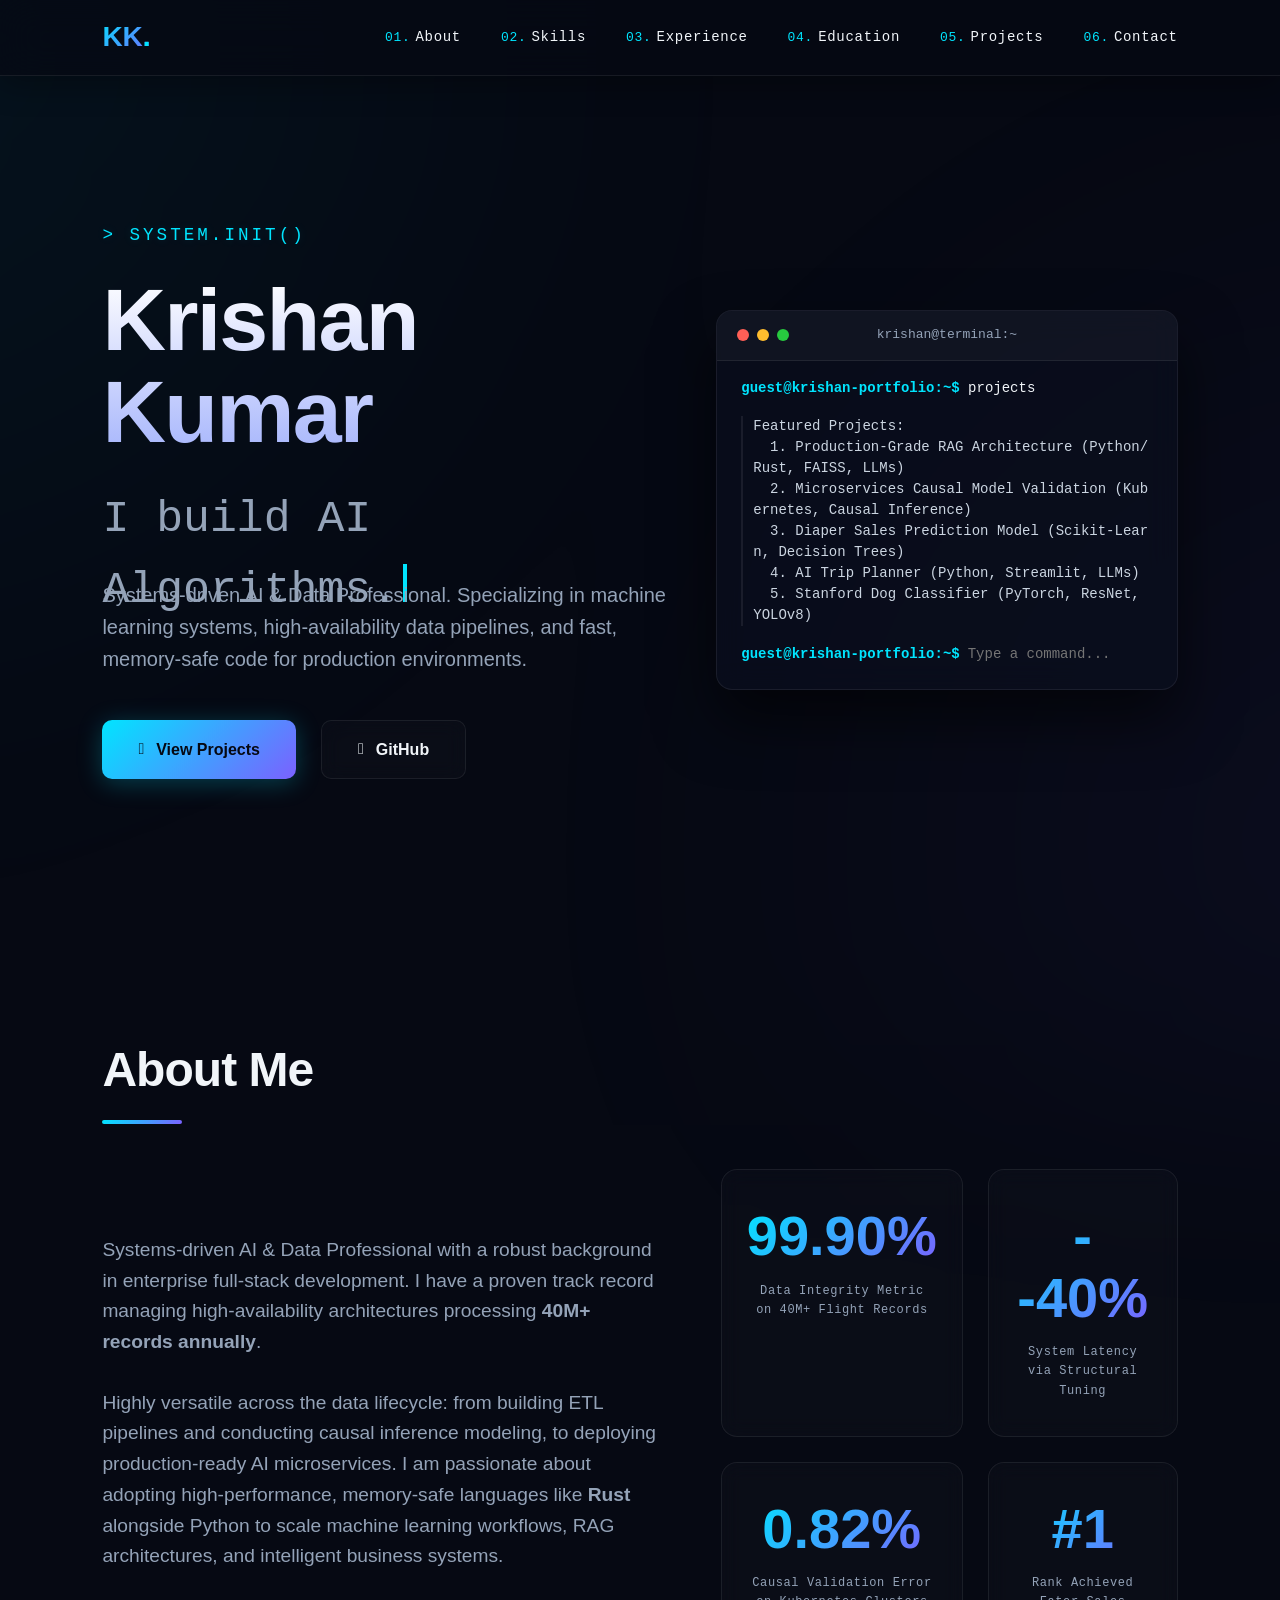
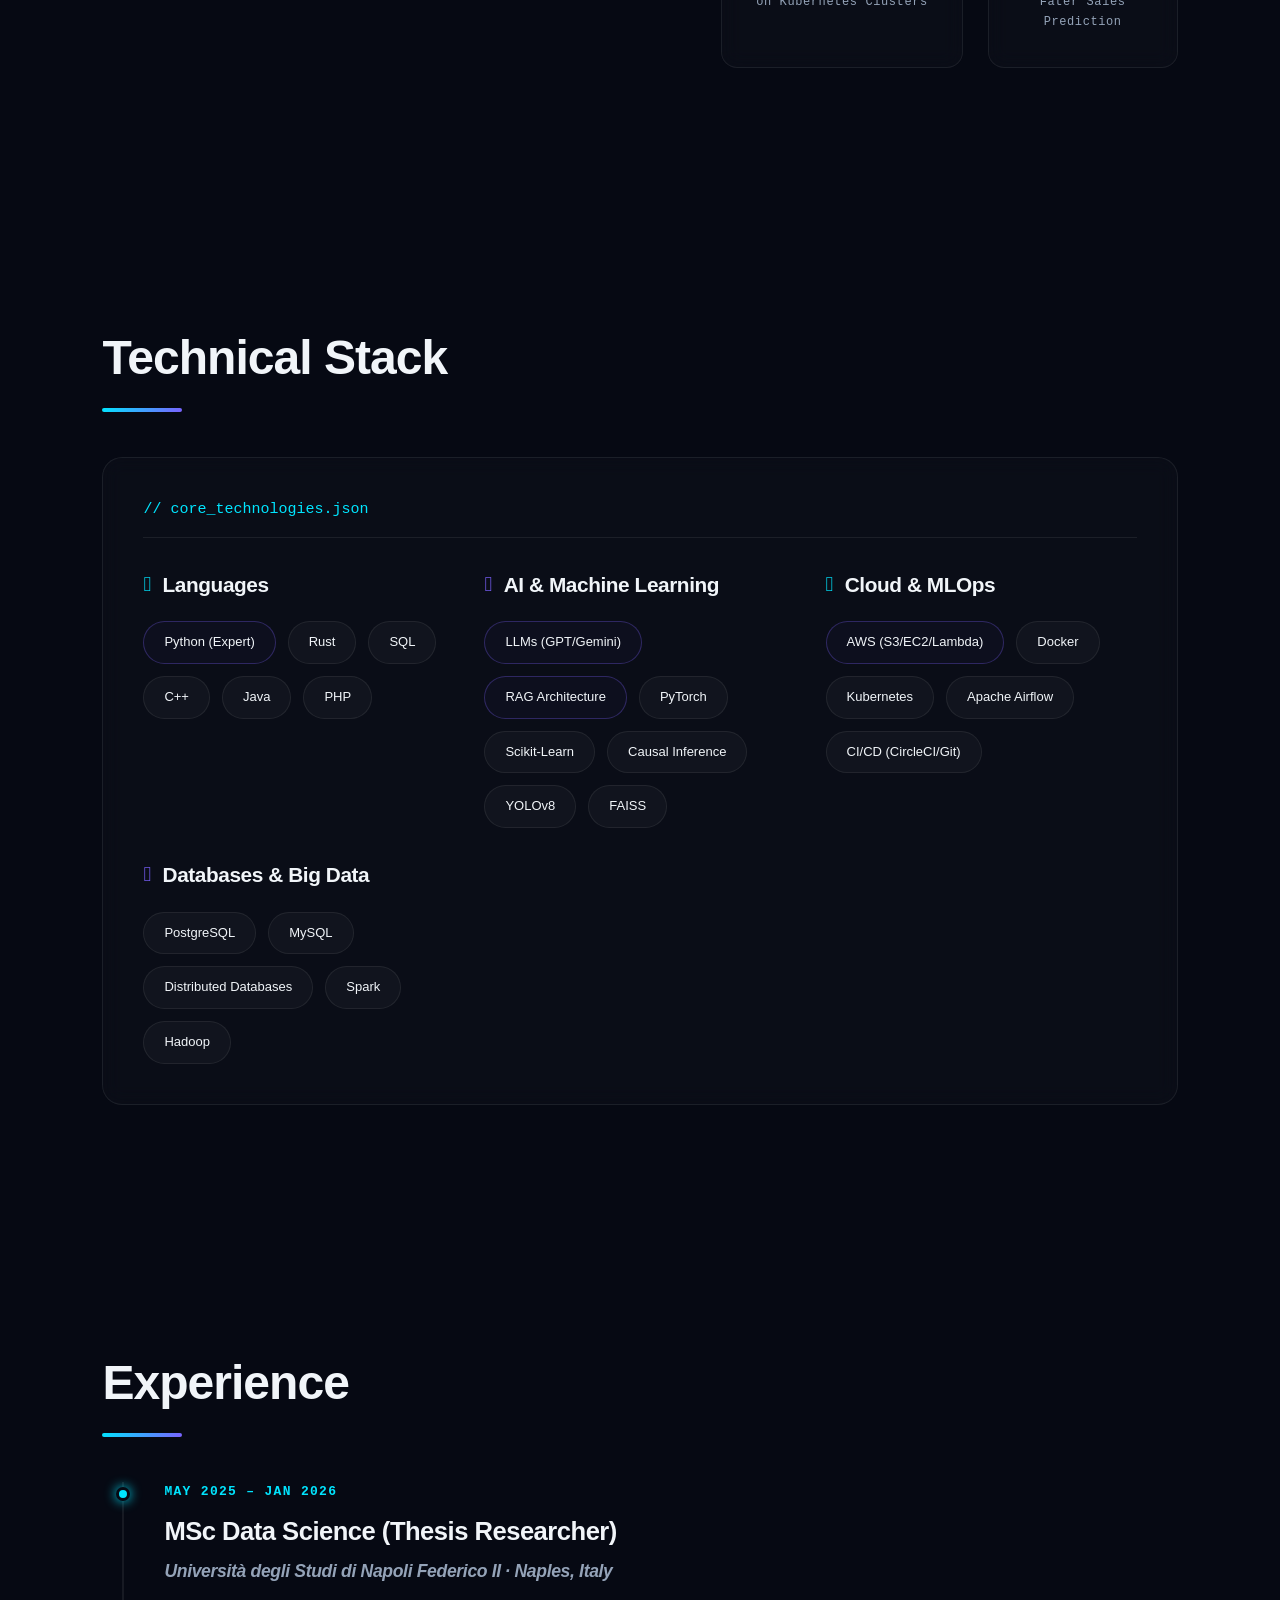
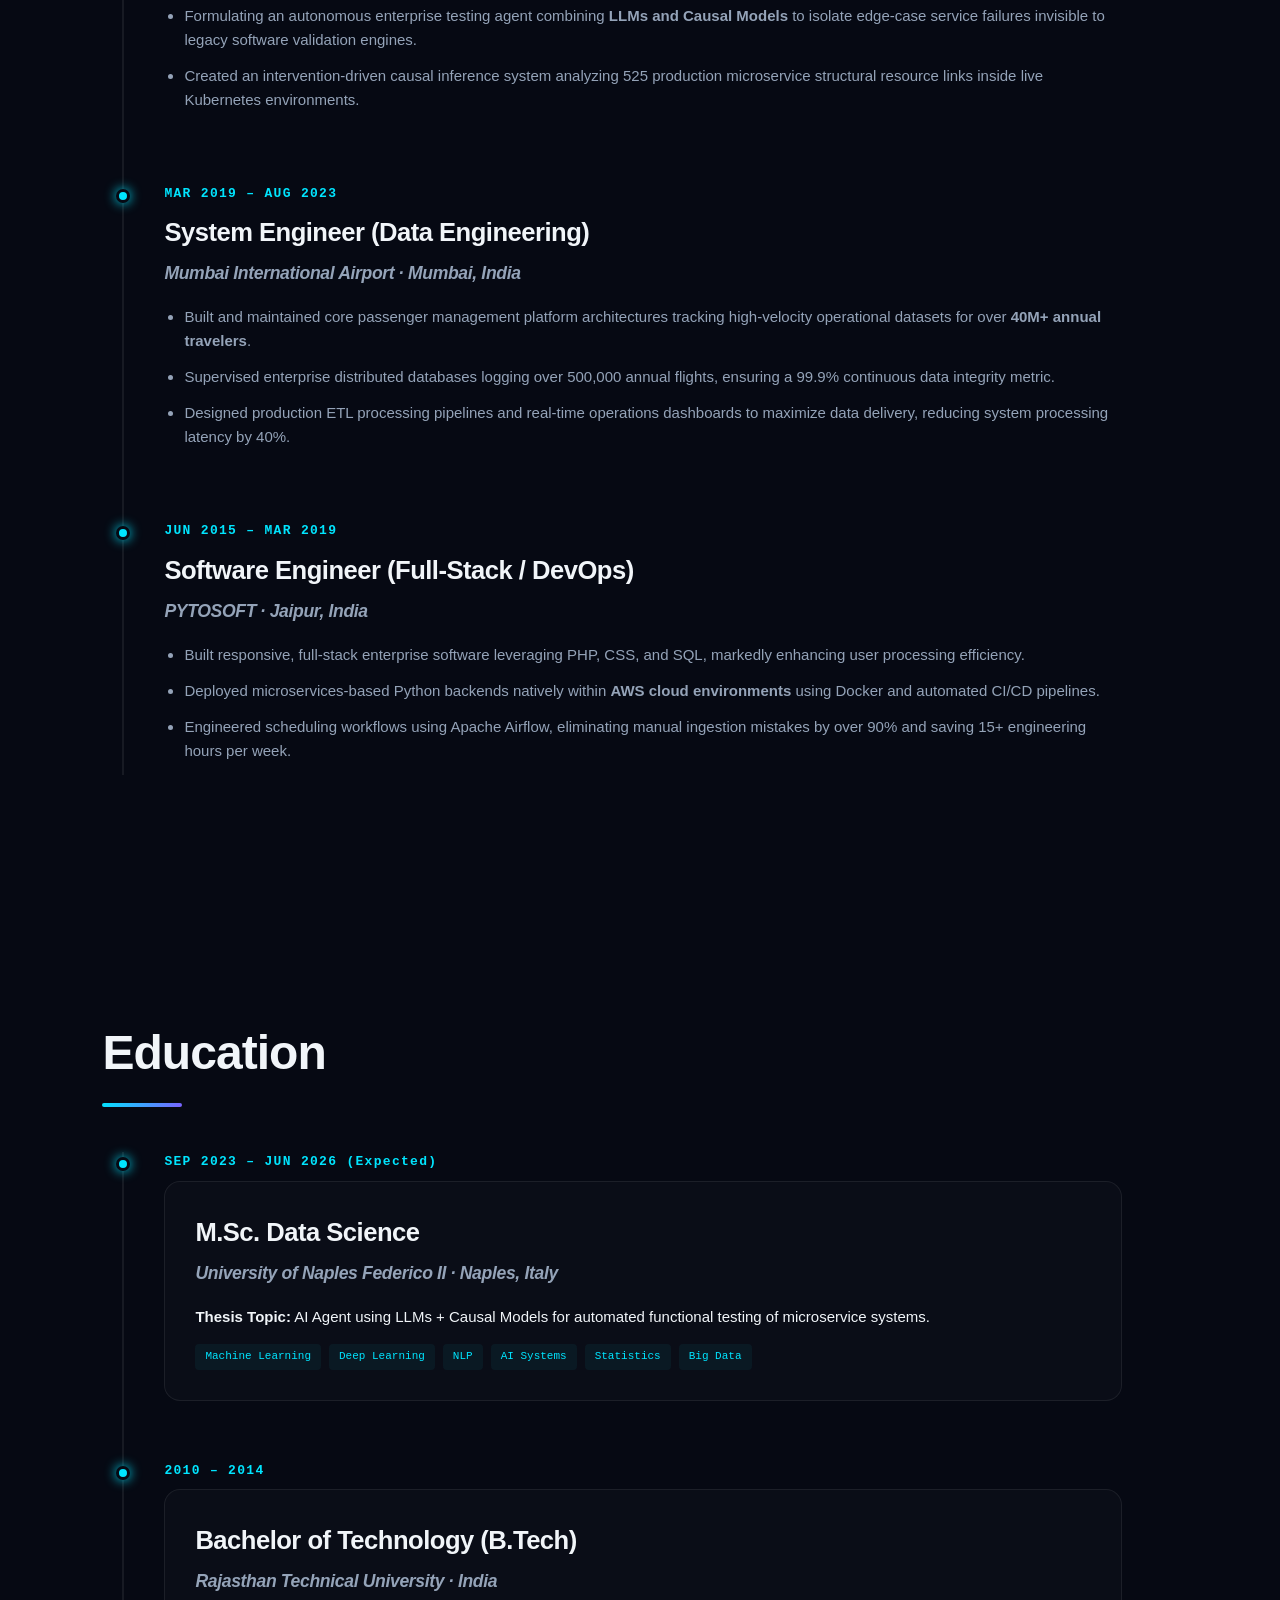
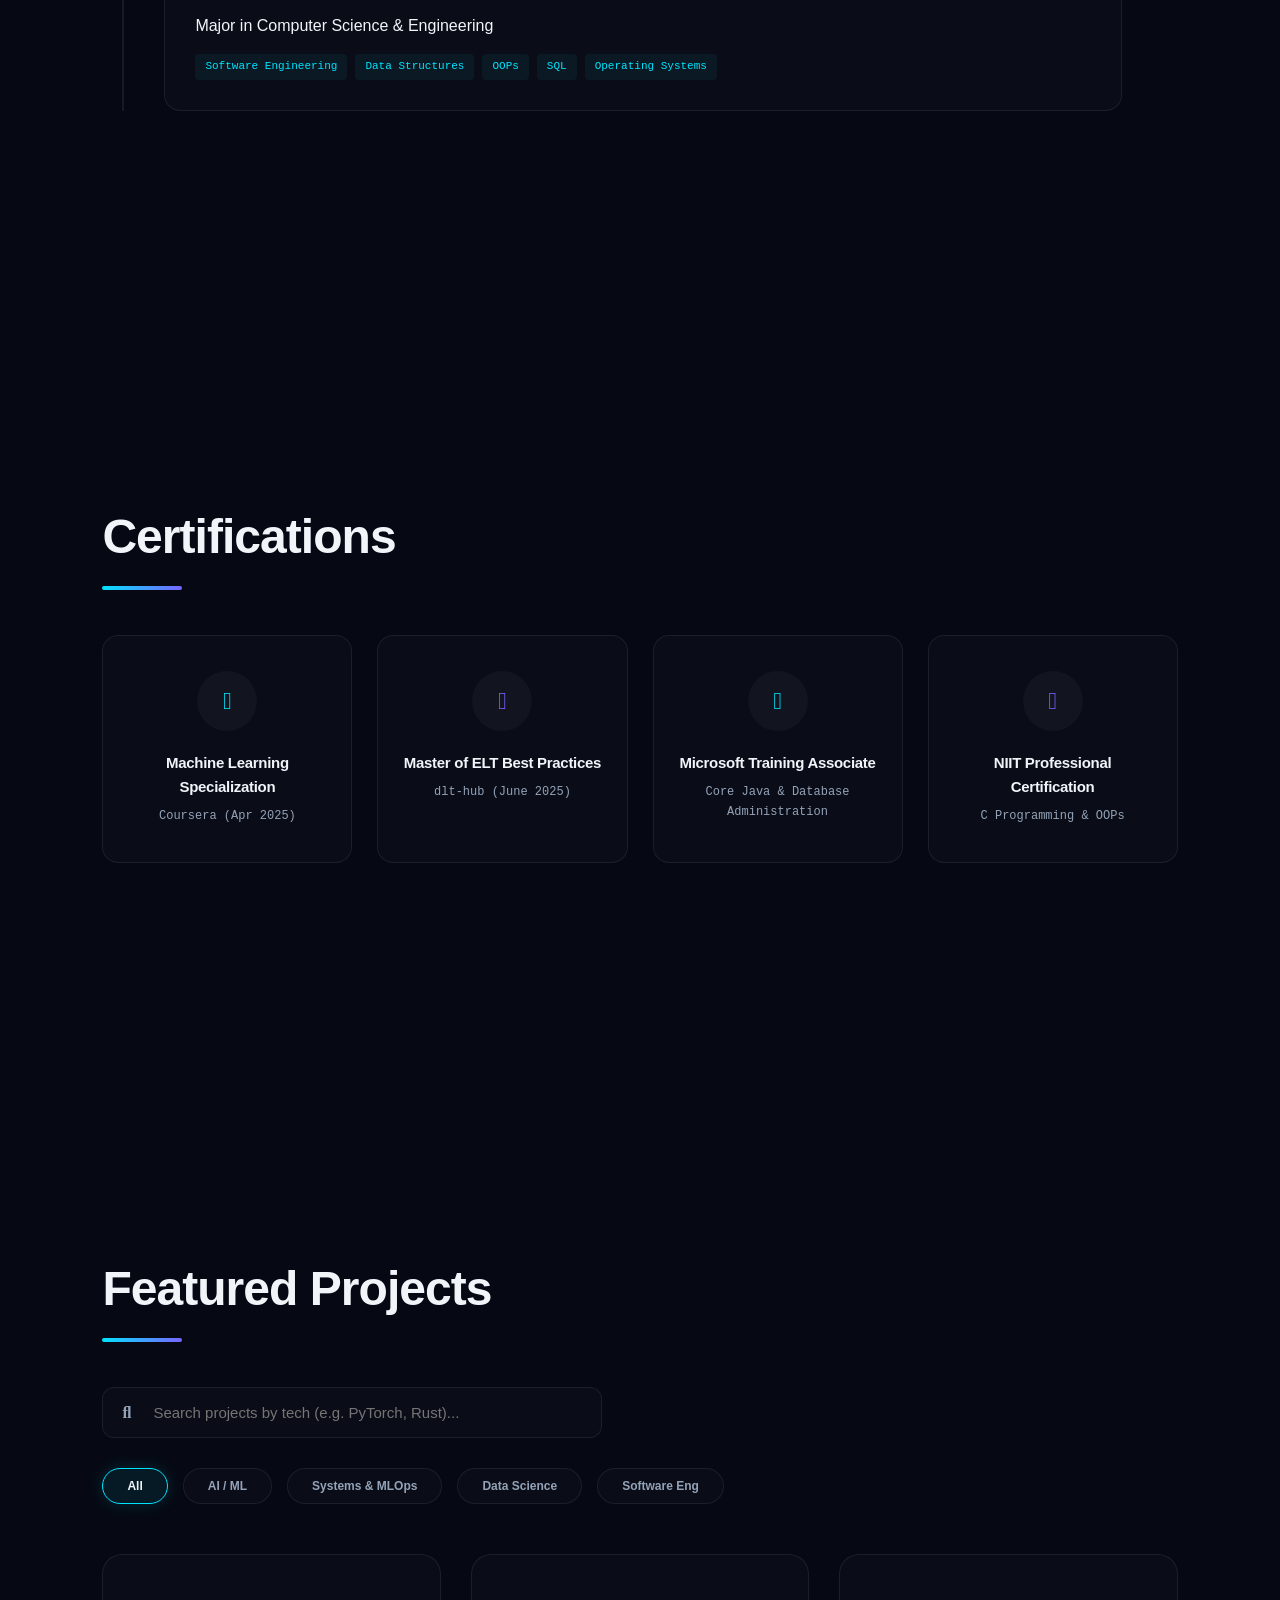
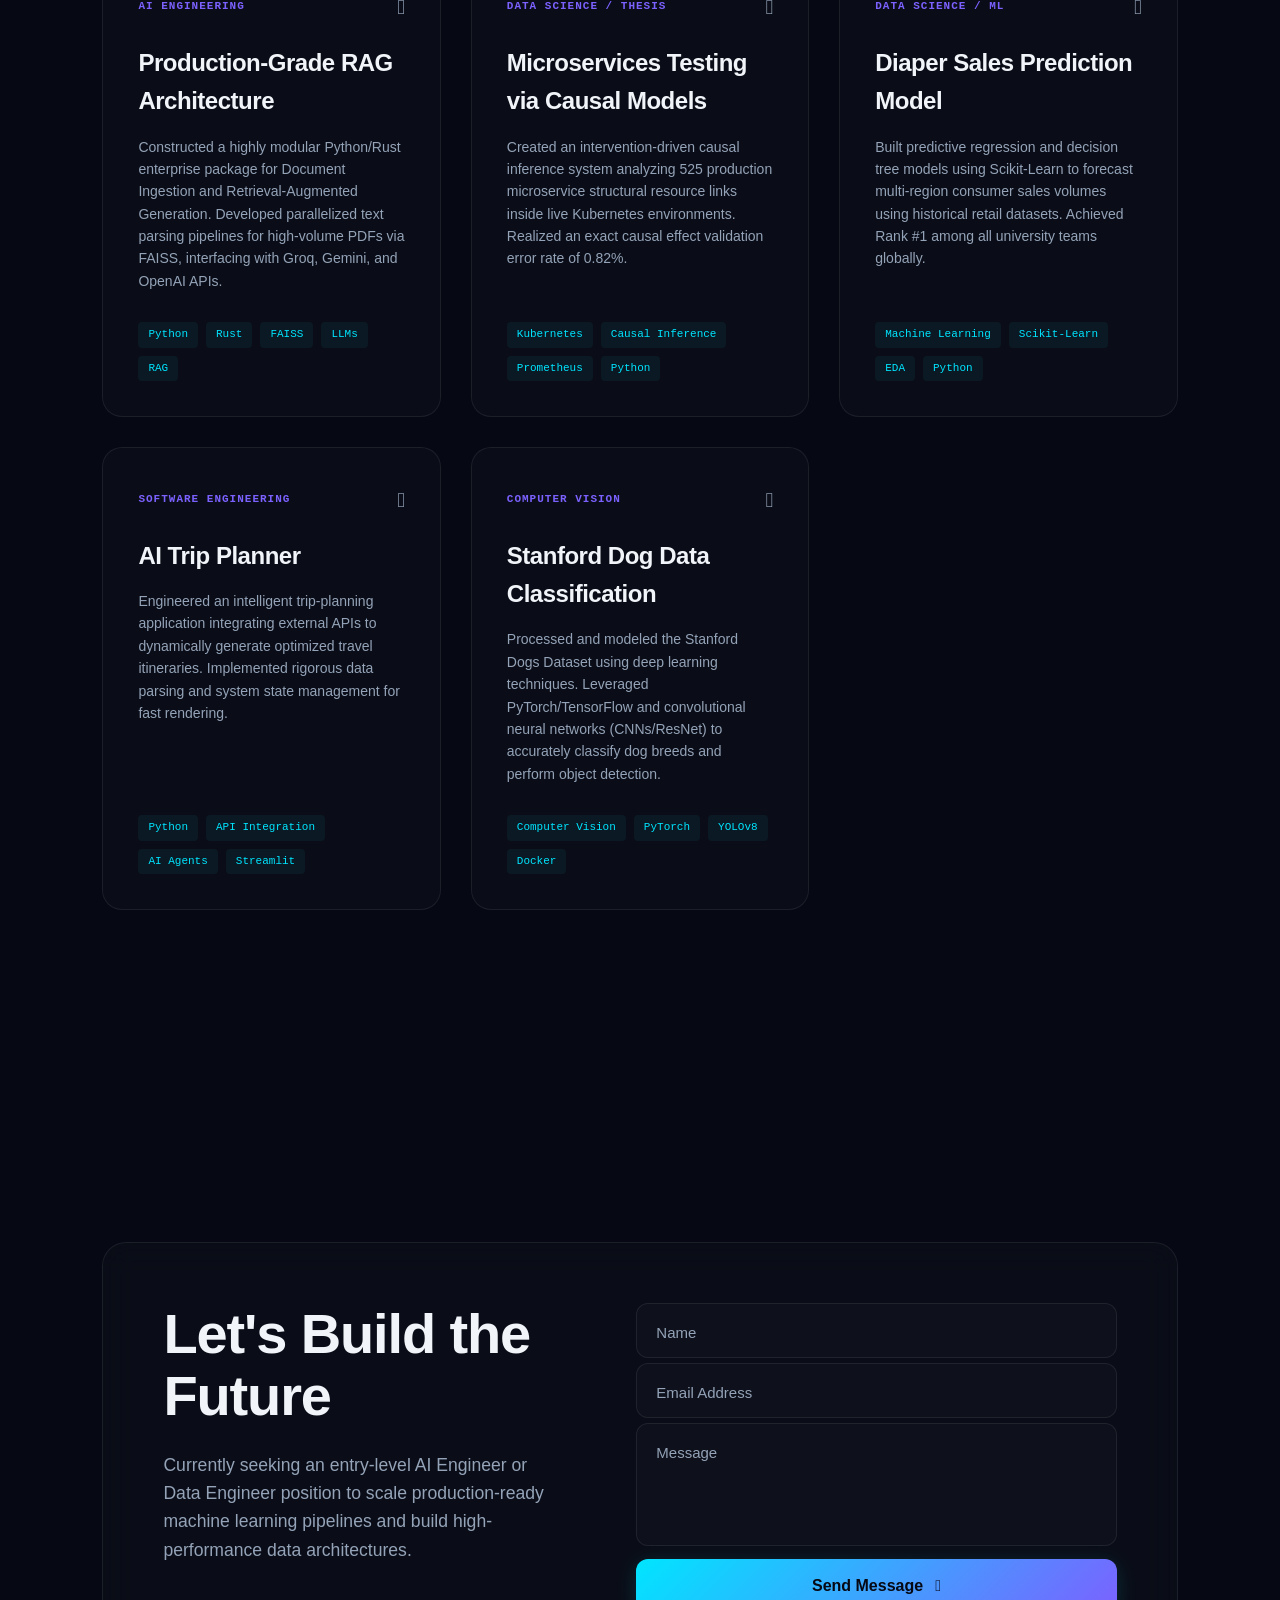
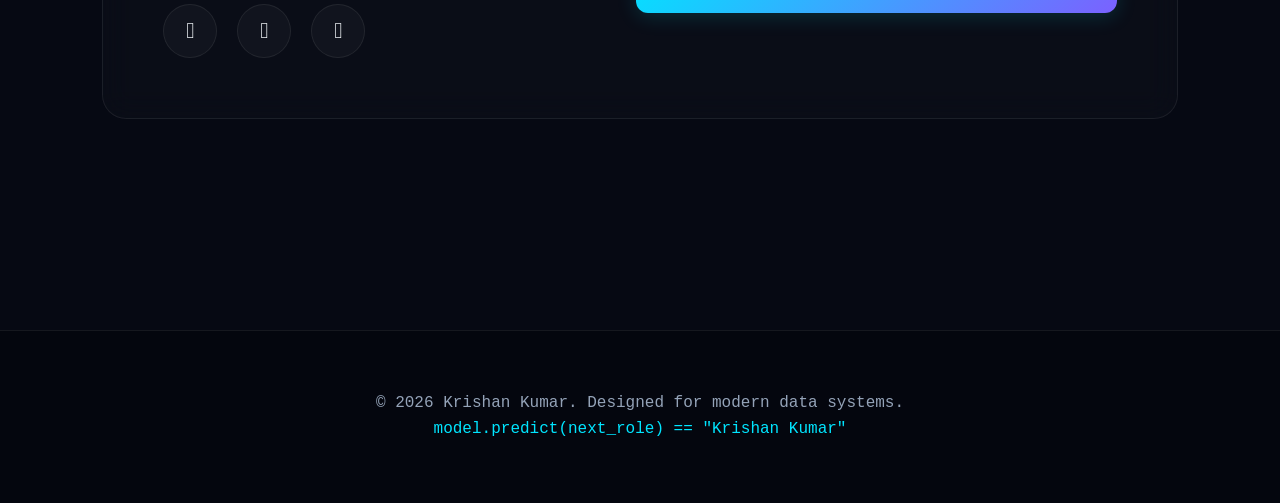
==== index.html @ 83c1d1f3 "Initial commit: Krishan Kumar Portfolio Webpage" ====
<!DOCTYPE html>
<!-- saved from url=(0022)http://localhost:3000/ -->
<html lang="en"><head><meta http-equiv="Content-Type" content="text/html; charset=UTF-8">
    <meta name="viewport" content="width=device-width, initial-scale=1.0">
    <title>Krishan Kumar | AI &amp; Data Engineer Portfolio</title>
    
    <!-- Fonts & Icons -->
    <link rel="preconnect" href="https://fonts.googleapis.com/">
    <link rel="preconnect" href="https://fonts.gstatic.com/" crossorigin="">
    <link href="./assets/css2" rel="stylesheet">
    <link rel="stylesheet" href="./assets/all.min.css">
    
    <!-- Custom Style Sheet -->
    <link rel="stylesheet" href="./assets/style.css">
</head>
<body>

    <!-- Ambient background animations -->
    <div class="bg-glow"></div>
    <div id="particle-canvas-container"><canvas width="1536" style="display: block; width: 100%; height: 100%;" height="730"></canvas></div>

    <!-- Navigation -->
    <header class="scrolled">
        <nav>
            <a href="#hero" class="logo">KK<span class="dot">.</span></a>
            <button class="mobile-nav-toggle" aria-label="Toggle Navigation">
                <span class="bar"></span>
                <span class="bar"></span>
                <span class="bar"></span>
            </button>
            <div class="nav-links mono">
                <a href="#about"><span class="nav-num">01.</span>About</a>
                <a href="#skills"><span class="nav-num">02.</span>Skills</a>
                <a href="#experience"><span class="nav-num">03.</span>Experience</a>
                <a href="#education"><span class="nav-num">04.</span>Education</a>
                <a href="#projects"><span class="nav-num">05.</span>Projects</a>
                <a href="#contact"><span class="nav-num">06.</span>Contact</a>
            </div>
        </nav>
    </header>

    <main>
        <!-- Hero Section -->
        <section id="hero" class="hero-section">
            <div class="hero-container">
                <div class="hero-content reveal active">
                    <p class="hero-subtitle mono">&gt; SYSTEM.INIT()</p>
                    <h1 class="hero-title">Krishan Kumar</h1>
                    <div class="hero-typing mono">
                        I build <span id="typewriter">AI Algorithms.</span><span class="cursor"></span>
                    </div>
                    <p class="hero-desc">
                        Systems-driven AI &amp; Data Professional. Specializing in machine learning systems, high-availability data pipelines, and fast, memory-safe code for production environments.
                    </p>
                    <div class="btn-group">
                        <a href="#projects" class="btn btn-primary"><i class="fas fa-code"></i> View Projects</a>
                        <a href="https://github.com/krishanbijarniya" target="_blank" class="btn btn-secondary"><i class="fab fa-github"></i> GitHub</a>
                    </div>
                </div>
                
                <!-- Terminal widget -->
                <div class="hero-visual reveal active">
                    <div class="terminal-widget">
                        <div class="terminal-header">
                            <div class="terminal-buttons">
                                <span class="term-btn term-close"></span>
                                <span class="term-btn term-minimize"></span>
                                <span class="term-btn term-expand"></span>
                            </div>
                            <div class="terminal-title mono">krishan@terminal:~</div>
                        </div>
                        <div class="terminal-body mono" id="terminal-screen">
                            <div class="terminal-line"><span class="term-sys">System initialized. Welcome to Krishan's Shell v1.0.0</span></div>
                            <div class="terminal-line"><span class="term-comment"># Type 'help' to see list of available commands.</span></div>
                            <div class="terminal-line"><span class="term-prompt">guest@krishan-portfolio:~$</span> <span class="typed-cmd">about</span></div>
                            <div class="terminal-line output-line">Krishan Kumar - AI &amp; Data Engineer. Specializes in scaling ML pipelines and high-volume data architectures. Ex-Mumbai Airport Systems Engineer managing databases for 40M+ travelers. Currently developing LLM + Causal AI agents at University of Naples.</div>
                            <div class="terminal-line"><span class="term-prompt">guest@krishan-portfolio:~$</span> <span class="term-cmd">project</span></div><div class="terminal-line output-line">Command not found: <span class="text-primary">project</span>. Type <span class="text-secondary">'help'</span> for list of commands.</div><div class="terminal-line"><span class="term-prompt">guest@krishan-portfolio:~$</span> <span class="term-cmd">help</span></div><div class="terminal-line output-line">Available commands:<br>&nbsp;&nbsp;about&nbsp;&nbsp;&nbsp;&nbsp;&nbsp;&nbsp; - Summarize professional background<br>&nbsp;&nbsp;skills&nbsp;&nbsp;&nbsp;&nbsp;&nbsp;&nbsp;- List main technical skills<br>&nbsp;&nbsp;experience&nbsp;&nbsp;- Detail professional timeline<br>&nbsp;&nbsp;education&nbsp;&nbsp; - Detail academic degrees<br>&nbsp;&nbsp;certs&nbsp;&nbsp;&nbsp;&nbsp;&nbsp;&nbsp; - List achievements &amp; certifications<br>&nbsp;&nbsp;projects&nbsp;&nbsp;&nbsp;&nbsp;- Show featured projects<br>&nbsp;&nbsp;clear&nbsp;&nbsp;&nbsp;&nbsp;&nbsp;&nbsp; - Clear the console output<br>&nbsp;&nbsp;help&nbsp;&nbsp;&nbsp;&nbsp;&nbsp;&nbsp;&nbsp;&nbsp;- View this menu</div><div class="terminal-line"><span class="term-prompt">guest@krishan-portfolio:~$</span> <span class="term-cmd">projects</span></div><div class="terminal-line output-line">Featured Projects:<br>&nbsp;&nbsp;1. Production-Grade RAG Architecture (Python/Rust, FAISS, LLMs)<br>&nbsp;&nbsp;2. Microservices Causal Model Validation (Kubernetes, Causal Inference)<br>&nbsp;&nbsp;3. Diaper Sales Prediction Model (Scikit-Learn, Decision Trees)<br>&nbsp;&nbsp;4. AI Trip Planner (Python, Streamlit, LLMs)<br>&nbsp;&nbsp;5. Stanford Dog Classifier (PyTorch, ResNet, YOLOv8)</div><div class="terminal-interactive-line">
                                <span class="term-prompt">guest@krishan-portfolio:~$</span>
                                <input type="text" id="terminal-input" autocomplete="off" autofocus="" spellcheck="false" placeholder="Type a command...">
                            </div>
                        </div>
                    </div>
                </div>
            </div>
        </section>

        <!-- About Me Section -->
        <section id="about">
            <h2 class="section-title">About Me</h2>
            <div class="about-grid">
                <div class="about-text reveal active">
                    <p>
                        Systems-driven AI &amp; Data Professional with a robust background in enterprise full-stack development. 
                        I have a proven track record managing high-availability architectures processing <strong>40M+ records annually</strong>.
                    </p>
                    <p>
                        Highly versatile across the data lifecycle: from building ETL pipelines and conducting causal inference modeling, 
                        to deploying production-ready AI microservices. I am passionate about adopting high-performance, memory-safe languages like <strong>Rust</strong> alongside Python to scale machine learning workflows, RAG architectures, and intelligent business systems.
                    </p>
                </div>
                
                <!-- Stats Grid -->
                <div class="stats-grid reveal active">
                    <div class="stat-card" data-target="99.9" data-suffix="%">
                        <div class="stat-num-container"><span class="stat-num">99.90</span><span class="stat-suffix">%</span></div>
                        <p class="mono stat-desc">Data Integrity Metric<br>on 40M+ Flight Records</p>
                    </div>
                    <div class="stat-card" data-target="-40" data-prefix="-" data-suffix="%">
                        <div class="stat-num-container"><span class="stat-num">--40</span><span class="stat-suffix">%</span></div>
                        <p class="mono stat-desc">System Latency<br>via Structural Tuning</p>
                    </div>
                    <div class="stat-card" data-target="0.82" data-suffix="%">
                        <div class="stat-num-container"><span class="stat-num">0.82</span><span class="stat-suffix">%</span></div>
                        <p class="mono stat-desc">Causal Validation Error<br>on Kubernetes Clusters</p>
                    </div>
                    <div class="stat-card" data-target="1" data-prefix="#">
                        <div class="stat-num-container"><span class="stat-num">#1</span></div>
                        <p class="mono stat-desc">Rank Achieved<br>Fater Sales Prediction</p>
                    </div>
                </div>
            </div>
        </section>

        <!-- Technical Stack Section -->
        <section id="skills">
            <h2 class="section-title">Technical Stack</h2>
            <div class="skills-wrapper reveal active">
                <p class="mono skills-file-header">// core_technologies.json</p>
                
                <div class="skills-categories-grid">
                    <div class="skills-category-card">
                        <h3 class="category-title"><i class="fas fa-code-branch text-primary"></i> Languages</h3>
                        <div class="skills-tag-list">
                            <span class="skill-tag highlight">Python (Expert)</span>
                            <span class="skill-tag">Rust</span>
                            <span class="skill-tag">SQL</span>
                            <span class="skill-tag">C++</span>
                            <span class="skill-tag">Java</span>
                            <span class="skill-tag">PHP</span>
                        </div>
                    </div>
                    <div class="skills-category-card">
                        <h3 class="category-title"><i class="fas fa-brain text-secondary"></i> AI &amp; Machine Learning</h3>
                        <div class="skills-tag-list">
                            <span class="skill-tag highlight">LLMs (GPT/Gemini)</span>
                            <span class="skill-tag highlight">RAG Architecture</span>
                            <span class="skill-tag">PyTorch</span>
                            <span class="skill-tag">Scikit-Learn</span>
                            <span class="skill-tag">Causal Inference</span>
                            <span class="skill-tag">YOLOv8</span>
                            <span class="skill-tag">FAISS</span>
                        </div>
                    </div>
                    <div class="skills-category-card">
                        <h3 class="category-title"><i class="fas fa-cloud text-primary"></i> Cloud &amp; MLOps</h3>
                        <div class="skills-tag-list">
                            <span class="skill-tag highlight">AWS (S3/EC2/Lambda)</span>
                            <span class="skill-tag">Docker</span>
                            <span class="skill-tag">Kubernetes</span>
                            <span class="skill-tag">Apache Airflow</span>
                            <span class="skill-tag">CI/CD (CircleCI/Git)</span>
                        </div>
                    </div>
                    <div class="skills-category-card">
                        <h3 class="category-title"><i class="fas fa-database text-secondary"></i> Databases &amp; Big Data</h3>
                        <div class="skills-tag-list">
                            <span class="skill-tag">PostgreSQL</span>
                            <span class="skill-tag">MySQL</span>
                            <span class="skill-tag">Distributed Databases</span>
                            <span class="skill-tag">Spark</span>
                            <span class="skill-tag">Hadoop</span>
                        </div>
                    </div>
                </div>
            </div>
        </section>

        <!-- Professional Experience Section -->
        <section id="experience">
            <h2 class="section-title">Experience</h2>
            <div class="timeline-container reveal active">
                <div class="timeline">
                    <!-- Exp Item 1 -->
                    <div class="timeline-item">
                        <div class="timeline-dot"></div>
                        <div class="timeline-date mono">MAY 2025 – JAN 2026 </div>
                        <div class="timeline-content">
                            <h3 class="time-title">MSc Data Science (Thesis Researcher)</h3>
                            <h4 class="time-company">Università degli Studi di Napoli Federico II · Naples, Italy</h4>
                            <ul class="time-details">
                                <li>Formulating an autonomous enterprise testing agent combining <strong>LLMs and Causal Models</strong> to isolate edge-case service failures invisible to legacy software validation engines.</li>
                                <li>Created an intervention-driven causal inference system analyzing 525 production microservice structural resource links inside live Kubernetes environments.</li>
                            </ul>
                        </div>
                    </div>

                    <!-- Exp Item 2 -->
                    <div class="timeline-item">
                        <div class="timeline-dot"></div>
                        <div class="timeline-date mono">MAR 2019 – AUG 2023</div>
                        <div class="timeline-content">
                            <h3 class="time-title">System Engineer (Data Engineering)</h3>
                            <h4 class="time-company">Mumbai International Airport · Mumbai, India</h4>
                            <ul class="time-details">
                                <li>Built and maintained core passenger management platform architectures tracking high-velocity operational datasets for over <strong>40M+ annual travelers</strong>.</li>
                                <li>Supervised enterprise distributed databases logging over 500,000 annual flights, ensuring a 99.9% continuous data integrity metric.</li>
                                <li>Designed production ETL processing pipelines and real-time operations dashboards to maximize data delivery, reducing system processing latency by 40%.</li>
                            </ul>
                        </div>
                    </div>

                    <!-- Exp Item 3 -->
                    <div class="timeline-item">
                        <div class="timeline-dot"></div>
                        <div class="timeline-date mono">JUN 2015 – MAR 2019</div>
                        <div class="timeline-content">
                            <h3 class="time-title">Software Engineer (Full-Stack / DevOps)</h3>
                            <h4 class="time-company">PYTOSOFT · Jaipur, India</h4>
                            <ul class="time-details">
                                <li>Built responsive, full-stack enterprise software leveraging PHP, CSS, and SQL, markedly enhancing user processing efficiency.</li>
                                <li>Deployed microservices-based Python backends natively within <strong>AWS cloud environments</strong> using Docker and automated CI/CD pipelines.</li>
                                <li>Engineered scheduling workflows using Apache Airflow, eliminating manual ingestion mistakes by over 90% and saving 15+ engineering hours per week.</li>
                            </ul>
                        </div>
                    </div>
                </div>
            </div>
        </section>

        <!-- Education Section (NEW) -->
        <section id="education">
            <h2 class="section-title">Education</h2>
            <div class="education-timeline reveal active">
                <div class="timeline">
                    <!-- Edu Item 1 -->
                    <div class="timeline-item">
                        <div class="timeline-dot"></div>
                        <div class="timeline-date mono">SEP 2023 – JUN 2026 (Expected)</div>
                        <div class="timeline-content card-design">
                            <h3 class="time-title">M.Sc. Data Science</h3>
                            <h4 class="time-company text-primary">University of Naples Federico II · Naples, Italy</h4>
                            <p class="edu-thesis">
                                <strong>Thesis Topic:</strong> AI Agent using LLMs + Causal Models for automated functional testing of microservice systems.
                            </p>
                            <p class="edu-courses mono">
                                <span>Machine Learning</span> <span>Deep Learning</span> <span>NLP</span> <span>AI Systems</span> <span>Statistics</span> <span>Big Data</span>
                            </p>
                        </div>
                    </div>

                    <!-- Edu Item 2 -->
                    <div class="timeline-item">
                        <div class="timeline-dot"></div>
                        <div class="timeline-date mono">2010 – 2014</div>
                        <div class="timeline-content card-design">
                            <h3 class="time-title">Bachelor of Technology (B.Tech)</h3>
                            <h4 class="time-company text-secondary">Rajasthan Technical University · India</h4>
                            <p class="edu-field">Major in Computer Science &amp; Engineering</p>
                            <p class="edu-courses mono">
                                <span>Software Engineering</span> <span>Data Structures</span> <span>OOPs</span> <span>SQL</span> <span>Operating Systems</span>
                            </p>
                        </div>
                    </div>
                </div>
            </div>
        </section>

        <!-- Certifications Section (NEW) -->
        <section id="certifications">
            <h2 class="section-title">Certifications</h2>
            <div class="certs-grid reveal active">
                <div class="cert-card">
                    <div class="cert-icon-container"><i class="fas fa-graduation-cap text-primary"></i></div>
                    <h3 class="cert-name">Machine Learning Specialization</h3>
                    <p class="cert-issuer mono">Coursera (Apr 2025)</p>
                </div>
                <div class="cert-card">
                    <div class="cert-icon-container"><i class="fas fa-server text-secondary"></i></div>
                    <h3 class="cert-name">Master of ELT Best Practices</h3>
                    <p class="cert-issuer mono">dlt-hub (June 2025)</p>
                </div>
                <div class="cert-card">
                    <div class="cert-icon-container"><i class="fab fa-microsoft text-primary"></i></div>
                    <h3 class="cert-name">Microsoft Training Associate</h3>
                    <p class="cert-issuer mono">Core Java &amp; Database Administration</p>
                </div>
                <div class="cert-card">
                    <div class="cert-icon-container"><i class="fas fa-certificate text-secondary"></i></div>
                    <h3 class="cert-name">NIIT Professional Certification</h3>
                    <p class="cert-issuer mono">C Programming &amp; OOPs</p>
                </div>
            </div>
        </section>

        <!-- Featured Projects Section -->
        <section id="projects">
            <h2 class="section-title">Featured Projects</h2>
            
            <!-- Filter Bar -->
            <div class="projects-control reveal active">
                <div class="search-box">
                    <i class="fas fa-search search-icon"></i>
                    <input type="text" id="project-search" placeholder="Search projects by tech (e.g. PyTorch, Rust)...">
                </div>
                <div class="filter-buttons mono">
                    <button class="filter-btn active" data-filter="all">All</button>
                    <button class="filter-btn" data-filter="ai">AI / ML</button>
                    <button class="filter-btn" data-filter="systems">Systems &amp; MLOps</button>
                    <button class="filter-btn" data-filter="data">Data Science</button>
                    <button class="filter-btn" data-filter="fullstack">Software Eng</button>
                </div>
            </div>

            <!-- Projects Grid -->
            <div class="project-grid reveal active">
                
                <!-- Project 1 -->
                <div class="project-card" data-category="ai systems" data-tech="python rust faiss llms rag" style="display: flex; opacity: 1; transform: scale(1);">
                    <div class="project-header">
                        <div class="project-type mono">AI Engineering</div>
                        <div class="project-external-links">
                            <a href="https://github.com/krishanbijarniya" target="_blank" title="GitHub Repo"><i class="fab fa-github"></i></a>
                        </div>
                    </div>
                    <h3 class="project-title">Production-Grade RAG Architecture</h3>
                    <p class="project-desc">Constructed a highly modular Python/Rust enterprise package for Document Ingestion and Retrieval-Augmented Generation. Developed parallelized text parsing pipelines for high-volume PDFs via FAISS, interfacing with Groq, Gemini, and OpenAI APIs.</p>
                    <div class="project-tech mono">
                        <span>Python</span><span>Rust</span><span>FAISS</span><span>LLMs</span><span>RAG</span>
                    </div>
                </div>

                <!-- Project 2 -->
                <div class="project-card" data-category="systems data" data-tech="kubernetes causal-inference prometheus python" style="display: flex; opacity: 1; transform: scale(1);">
                    <div class="project-header">
                        <div class="project-type mono">Data Science / Thesis</div>
                        <div class="project-external-links">
                            <a href="https://github.com/krishanbijarniya" target="_blank" title="GitHub Repo"><i class="fab fa-github"></i></a>
                        </div>
                    </div>
                    <h3 class="project-title">Microservices Testing via Causal Models</h3>
                    <p class="project-desc">Created an intervention-driven causal inference system analyzing 525 production microservice structural resource links inside live Kubernetes environments. Realized an exact causal effect validation error rate of 0.82%.</p>
                    <div class="project-tech mono">
                        <span>Kubernetes</span><span>Causal Inference</span><span>Prometheus</span><span>Python</span>
                    </div>
                </div>

                <!-- Project 3 -->
                <div class="project-card" data-category="data" data-tech="machine-learning scikit-learn eda python decision-trees r" style="display: flex; opacity: 1; transform: scale(1);">
                    <div class="project-header">
                        <div class="project-type mono">Data Science / ML</div>
                        <div class="project-external-links">
                            <a href="https://github.com/krishanbijarniya/Fater_Challenge" target="_blank" title="GitHub Repo"><i class="fab fa-github"></i></a>
                        </div>
                    </div>
                    <h3 class="project-title">Diaper Sales Prediction Model</h3>
                    <p class="project-desc">Built predictive regression and decision tree models using Scikit-Learn to forecast multi-region consumer sales volumes using historical retail datasets. Achieved Rank #1 among all university teams globally.</p>
                    <div class="project-tech mono">
                        <span>Machine Learning</span><span>Scikit-Learn</span><span>EDA</span><span>Python</span>
                    </div>
                </div>

                <!-- Project 4 -->
                <div class="project-card" data-category="ai fullstack" data-tech="python api-integration ai-agents streamlit" style="display: flex; opacity: 1; transform: scale(1);">
                    <div class="project-header">
                        <div class="project-type mono">Software Engineering</div>
                        <div class="project-external-links">
                            <a href="https://github.com/krishanbijarniya/AI_Trip_Planner" target="_blank" title="GitHub Repo"><i class="fab fa-github"></i></a>
                        </div>
                    </div>
                    <h3 class="project-title">AI Trip Planner</h3>
                    <p class="project-desc">Engineered an intelligent trip-planning application integrating external APIs to dynamically generate optimized travel itineraries. Implemented rigorous data parsing and system state management for fast rendering.</p>
                    <div class="project-tech mono">
                        <span>Python</span><span>API Integration</span><span>AI Agents</span><span>Streamlit</span>
                    </div>
                </div>

                <!-- Project 5 -->
                <div class="project-card" data-category="ai" data-tech="computer-vision pytorch cnn tensorflow yolo" style="display: flex; opacity: 1; transform: scale(1);">
                    <div class="project-header">
                        <div class="project-type mono">Computer Vision</div>
                        <div class="project-external-links">
                            <a href="https://github.com/krishanbijarniya/dog-breed-classifier-webapp" target="_blank" title="GitHub Repo"><i class="fab fa-github"></i></a>
                        </div>
                    </div>
                    <h3 class="project-title">Stanford Dog Data Classification</h3>
                    <p class="project-desc">Processed and modeled the Stanford Dogs Dataset using deep learning techniques. Leveraged PyTorch/TensorFlow and convolutional neural networks (CNNs/ResNet) to accurately classify dog breeds and perform object detection.</p>
                    <div class="project-tech mono">
                        <span>Computer Vision</span><span>PyTorch</span><span>YOLOv8</span><span>Docker</span>
                    </div>
                </div>

                <!-- Project 6 -->
                <div class="project-card" data-category="fullstack" data-tech="java oop sql database" style="display: none; opacity: 0; transform: scale(0.95);">
                    <div class="project-header">
                        <div class="project-type mono">Software Engineering</div>
                        <div class="project-external-links">
                            <a href="https://github.com/krishanbijarniya" target="_blank" title="GitHub Repo"><i class="fab fa-github"></i></a>
                        </div>
                    </div>
                    <h3 class="project-title">FlyIndia Simulator</h3>
                    <p class="project-desc">Developed a robust Java-based application simulating core flight operations and booking logic. Focused on strict object-oriented design principles, database connectivity, and efficient data handling.</p>
                    <div class="project-tech mono">
                        <span>Java</span><span>OOP</span><span>SQL</span>
                    </div>
                </div>

            </div>
        </section>

        <!-- Contact Section -->
        <section id="contact">
            <div class="contact-container reveal active">
                <div class="contact-info">
                    <h2 class="contact-header-title">Let's Build the Future</h2>
                    <p class="contact-desc">
                        Currently seeking an entry-level AI Engineer or Data Engineer position to scale production-ready machine learning pipelines and build high-performance data architectures.
                    </p>
                    
                    <div class="social-links">
                        <a href="mailto:kk9289@gmail.com" title="Email"><i class="fas fa-envelope"></i></a>
                        <a href="https://linkedin.com/in/krishan-kumar-ml/" target="_blank" title="LinkedIn"><i class="fab fa-linkedin-in"></i></a>
                        <a href="https://github.com/krishanbijarniya" target="_blank" title="GitHub"><i class="fab fa-github"></i></a>
                    </div>
                </div>

                <!-- Interactive contact form -->
                <div class="contact-form-wrapper">
                    <form id="contact-form" onsubmit="return false;">
                        <div class="form-group">
                            <input type="text" id="form-name" required="" placeholder=" ">
                            <label for="form-name">Name</label>
                        </div>
                        <div class="form-group">
                            <input type="email" id="form-email" required="" placeholder=" ">
                            <label for="form-email">Email Address</label>
                        </div>
                        <div class="form-group">
                            <textarea id="form-message" rows="5" required="" placeholder=" "></textarea>
                            <label for="form-message">Message</label>
                        </div>
                        <button type="submit" class="btn btn-submit">
                            <span class="btn-text">Send Message</span>
                            <span class="btn-icon"><i class="fas fa-paper-plane"></i></span>
                        </button>
                    </form>
                    
                    <!-- Simulating terminal logs for sending progress -->
                    <div class="form-terminal mono" id="form-terminal" style="display: none;">
                        <div class="term-log-line"><span class="text-secondary">&gt; Connecting to SMTP server...</span></div>
                        <div class="term-log-line"><span class="text-secondary">&gt; Parsing request payload...</span></div>
                        <div class="term-log-line"><span class="text-primary">&gt; Message encrypted and sent. Response: 250 OK</span></div>
                        <div class="term-log-line"><span class="text-success">&gt; Thank you! I will get back to you shortly.</span></div>
                    </div>
                </div>
            </div>
        </section>
    </main>

    <!-- Footer -->
    <footer>
        <p class="mono text-muted">
            © 2026 Krishan Kumar. Designed for modern data systems.<br>
            <span class="text-primary">model.predict(next_role) == "Krishan Kumar"</span>
        </p>
    </footer>

    <!-- JS Scripts -->
    <script type="module" src="./assets/main.js.download"></script>


</body></html>
---- assets/style.css ----
/* Core Design Tokens & Root Variables */
:root {
    --bg-color: #060913;
    --surface-color: rgba(255, 255, 255, 0.02);
    --surface-card: rgba(255, 255, 255, 0.04);
    --surface-border: rgba(255, 255, 255, 0.07);
    --surface-border-active: rgba(0, 229, 255, 0.4);
    --text-main: #F1F5F9;
    --text-muted: #94A3B8;
    --primary: #00E5FF;
    --primary-glow: rgba(0, 229, 255, 0.15);
    --secondary: #7B61FF;
    --secondary-glow: rgba(123, 97, 255, 0.15);
    --gradient: linear-gradient(135deg, var(--primary), var(--secondary));
    --font-outfit: 'Outfit', sans-serif;
    --font-mono: 'Fira Code', monospace;
    --transition-smooth: all 0.4s cubic-bezier(0.16, 1, 0.3, 1);
}

/* Global Reset & Base Setup */
* {
    margin: 0;
    padding: 0;
    box-sizing: border-box;
    scroll-behavior: smooth;
}

body {
    font-family: var(--font-outfit);
    background-color: var(--bg-color);
    color: var(--text-main);
    line-height: 1.6;
    overflow-x: hidden;
}

h1, h2, h3, h4, h5 {
    font-weight: 800;
    letter-spacing: -0.02em;
}

a {
    color: inherit;
    text-decoration: none;
    transition: var(--transition-smooth);
}

.mono {
    font-family: var(--font-mono);
}

.text-primary { color: var(--primary); }
.text-secondary { color: var(--secondary); }
.text-muted { color: var(--text-muted); }
.text-success { color: #00E676; }

/* Custom Background Glow & Ambient Atmosphere */
.bg-glow {
    position: fixed;
    top: 50%;
    left: 50%;
    width: 150vw;
    height: 150vh;
    transform: translate(-50%, -50%);
    z-index: -2;
    background: 
        radial-gradient(circle at 10% 20%, rgba(0, 229, 255, 0.05) 0%, transparent 40%),
        radial-gradient(circle at 90% 80%, rgba(123, 97, 255, 0.05) 0%, transparent 40%);
    filter: blur(120px);
    pointer-events: none;
    animation: slow-pan 25s infinite alternate ease-in-out;
}

@keyframes slow-pan {
    0% { transform: translate(-50%, -50%) rotate(0deg) scale(1); }
    100% { transform: translate(-45%, -55%) rotate(10deg) scale(1.1); }
}

#particle-canvas-container {
    position: fixed;
    top: 0;
    left: 0;
    width: 100vw;
    height: 100vh;
    z-index: -1;
    pointer-events: none;
    opacity: 0.4;
}

/* Header & Navigation */
header {
    position: fixed;
    top: 0;
    width: 100%;
    padding: 20px 8%;
    background: rgba(6, 9, 19, 0.7);
    backdrop-filter: blur(20px);
    -webkit-backdrop-filter: blur(20px);
    border-bottom: 1px solid var(--surface-border);
    z-index: 1000;
    transition: var(--transition-smooth);
}

header.scrolled {
    padding: 15px 8%;
    box-shadow: 0 10px 30px rgba(0, 0, 0, 0.3);
}

nav {
    max-width: 1400px;
    margin: 0 auto;
    display: flex;
    justify-content: space-between;
    align-items: center;
}

.logo {
    font-size: 28px;
    font-weight: 900;
    background: var(--gradient);
    -webkit-background-clip: text;
    -webkit-text-fill-color: transparent;
    display: flex;
    align-items: center;
}

.logo .dot {
    color: var(--primary);
    -webkit-text-fill-color: var(--primary);
}

.nav-links {
    display: flex;
    gap: 40px;
    align-items: center;
}

.nav-links a {
    font-size: 14px;
    font-weight: 500;
    letter-spacing: 0.05em;
    position: relative;
    padding: 5px 0;
}

.nav-num {
    color: var(--primary);
    margin-right: 5px;
    font-size: 13px;
}

.nav-links a::after {
    content: '';
    position: absolute;
    bottom: 0;
    left: 0;
    width: 0%;
    height: 2px;
    background: var(--gradient);
    transition: var(--transition-smooth);
}

.nav-links a:hover {
    color: var(--primary);
}

.nav-links a:hover::after {
    width: 100%;
}

/* Mobile Toggle menu */
.mobile-nav-toggle {
    display: none;
    flex-direction: column;
    gap: 6px;
    background: transparent;
    border: none;
    cursor: pointer;
    z-index: 1001;
}

.mobile-nav-toggle .bar {
    width: 26px;
    height: 2px;
    background-color: var(--text-main);
    transition: var(--transition-smooth);
}

/* Sections Base Layout */
section {
    padding: 120px 8%;
    max-width: 1400px;
    margin: 0 auto;
    min-height: 100vh;
    display: flex;
    flex-direction: column;
    justify-content: center;
}

.section-title {
    font-size: 3rem;
    margin-bottom: 60px;
    position: relative;
    display: inline-block;
    width: fit-content;
}

.section-title::after {
    content: '';
    position: absolute;
    left: 0;
    bottom: -15px;
    height: 4px;
    width: 80px;
    background: var(--gradient);
    border-radius: 4px;
}

/* Scroll Reveal Animations */
.reveal {
    opacity: 0;
    transform: translateY(40px);
    transition: opacity 0.8s ease, transform 0.8s cubic-bezier(0.16, 1, 0.3, 1);
}

.reveal.active {
    opacity: 1;
    transform: translateY(0);
}

/* Hero Section & Grid */
.hero-section {
    padding-top: 180px;
    padding-bottom: 80px;
}

.hero-container {
    display: grid;
    grid-template-columns: 1.1fr 0.9fr;
    gap: 50px;
    align-items: center;
}

.hero-subtitle {
    color: var(--primary);
    font-size: 1.1rem;
    letter-spacing: 3px;
    margin-bottom: 25px;
    text-shadow: 0 0 10px var(--primary-glow);
}

.hero-title {
    font-size: 5.5rem;
    line-height: 1.05;
    margin-bottom: 25px;
    background: linear-gradient(180deg, #FFFFFF 0%, #A5B4FC 100%);
    -webkit-background-clip: text;
    -webkit-text-fill-color: transparent;
}

.hero-typing {
    font-size: 2.8rem;
    color: var(--text-muted);
    margin-bottom: 35px;
    height: 60px;
}

.cursor {
    display: inline-block;
    width: 4px;
    height: 38px;
    margin-left: 5px;
    background-color: var(--primary);
    animation: cursor-blink 0.8s infinite;
}

@keyframes cursor-blink {
    50% { opacity: 0; }
}

.hero-desc {
    font-size: 1.25rem;
    color: var(--text-muted);
    max-width: 600px;
    margin-bottom: 45px;
}

/* Buttons */
.btn {
    padding: 16px 36px;
    border-radius: 10px;
    font-size: 1rem;
    font-weight: 600;
    cursor: pointer;
    display: inline-flex;
    align-items: center;
    gap: 12px;
    position: relative;
    overflow: hidden;
}

.btn-primary {
    background: var(--gradient);
    color: #060913;
    border: none;
    box-shadow: 0 4px 25px rgba(0, 229, 255, 0.25);
}

.btn-primary:hover {
    transform: translateY(-3px);
    box-shadow: 0 10px 30px rgba(0, 229, 255, 0.4);
}

.btn-secondary {
    background: var(--surface-color);
    color: var(--text-main);
    border: 1px solid var(--surface-border);
    backdrop-filter: blur(10px);
}

.btn-secondary:hover {
    border-color: var(--primary);
    background: rgba(0, 229, 255, 0.04);
    transform: translateY(-3px);
}

.btn-group {
    display: flex;
    gap: 25px;
}

/* Interactive Terminal Widget */
.terminal-widget {
    background: rgba(10, 15, 30, 0.7);
    border: 1px solid var(--surface-border);
    border-radius: 16px;
    box-shadow: 0 30px 60px rgba(0, 0, 0, 0.6);
    overflow: hidden;
    height: 380px;
    display: flex;
    flex-direction: column;
    backdrop-filter: blur(15px);
    -webkit-backdrop-filter: blur(15px);
    transition: var(--transition-smooth);
}

.terminal-widget:hover {
    border-color: rgba(255, 255, 255, 0.15);
    box-shadow: 0 30px 60px rgba(0, 0, 0, 0.7);
}

.terminal-header {
    background: rgba(255, 255, 255, 0.03);
    padding: 14px 20px;
    border-bottom: 1px solid var(--surface-border);
    display: flex;
    align-items: center;
    position: relative;
}

.terminal-buttons {
    display: flex;
    gap: 8px;
    position: absolute;
    left: 20px;
}

.term-btn {
    width: 12px;
    height: 12px;
    border-radius: 50%;
    display: inline-block;
}

.term-close { background-color: #FF5F56; }
.term-minimize { background-color: #FFBD2E; }
.term-expand { background-color: #27C93F; }

.terminal-title {
    width: 100%;
    text-align: center;
    color: var(--text-muted);
    font-size: 13px;
    font-weight: 500;
}

.terminal-body {
    padding: 24px;
    flex-grow: 1;
    overflow-y: auto;
    font-size: 14px;
    display: flex;
    flex-direction: column;
    gap: 12px;
}

.terminal-line {
    word-break: break-all;
    line-height: 1.5;
}

.term-sys { color: #818CF8; }
.term-comment { color: var(--text-muted); }
.term-prompt { color: var(--primary); font-weight: 700; }
.term-cmd { color: var(--text-main); }
.output-line {
    color: #CBD5E1;
    padding-left: 10px;
    border-left: 2px solid var(--surface-border);
    margin: 5px 0;
}

.terminal-interactive-line {
    display: flex;
    align-items: center;
    gap: 8px;
}

#terminal-input {
    background: transparent;
    border: none;
    outline: none;
    color: var(--text-main);
    font-family: var(--font-mono);
    font-size: 14px;
    flex-grow: 1;
    caret-color: var(--primary);
}

/* About Grid & Stats */
.about-grid {
    display: grid;
    grid-template-columns: 1.1fr 0.9fr;
    gap: 60px;
    align-items: center;
}

.about-text p {
    font-size: 1.2rem;
    color: var(--text-muted);
    margin-bottom: 30px;
}

.stats-grid {
    display: grid;
    grid-template-columns: repeat(2, 1fr);
    gap: 25px;
}

.stat-card {
    background: var(--surface-color);
    border: 1px solid var(--surface-border);
    padding: 35px 25px;
    border-radius: 16px;
    backdrop-filter: blur(10px);
    -webkit-backdrop-filter: blur(10px);
    text-align: center;
    transition: var(--transition-smooth);
}

.stat-card:hover {
    transform: translateY(-5px);
    border-color: var(--primary);
    background: rgba(0, 229, 255, 0.02);
}

.stat-num-container {
    font-size: 3.5rem;
    font-weight: 900;
    line-height: 1.1;
    margin-bottom: 15px;
    background: var(--gradient);
    -webkit-background-clip: text;
    -webkit-text-fill-color: transparent;
}

.stat-desc {
    font-size: 12px;
    letter-spacing: 0.05em;
    color: var(--text-muted);
}

/* Technical Stack Cards */
.skills-wrapper {
    background: var(--surface-color);
    border: 1px solid var(--surface-border);
    border-radius: 20px;
    padding: 40px;
    backdrop-filter: blur(10px);
    -webkit-backdrop-filter: blur(10px);
}

.skills-file-header {
    color: var(--primary);
    font-size: 15px;
    margin-bottom: 30px;
    border-bottom: 1px solid var(--surface-border);
    padding-bottom: 15px;
}

.skills-categories-grid {
    display: grid;
    grid-template-columns: repeat(auto-fit, minmax(240px, 1fr));
    gap: 30px;
}

.skills-category-card {
    display: flex;
    flex-direction: column;
    gap: 20px;
}

.category-title {
    font-size: 1.3rem;
    font-weight: 700;
    display: flex;
    align-items: center;
    gap: 12px;
}

.skills-tag-list {
    display: flex;
    flex-wrap: wrap;
    gap: 12px;
}

.skill-tag {
    padding: 10px 20px;
    background: rgba(255, 255, 255, 0.03);
    border: 1px solid var(--surface-border);
    border-radius: 30px;
    font-size: 13px;
    transition: var(--transition-smooth);
    cursor: default;
}

.skill-tag.highlight {
    border-color: rgba(123, 97, 255, 0.3);
    background: rgba(123, 97, 255, 0.03);
}

.skill-tag:hover {
    background: rgba(0, 229, 255, 0.08);
    border-color: var(--primary);
    color: var(--primary);
    box-shadow: 0 0 25px rgba(0, 229, 255, 0.2);
    transform: scale(1.05) translateY(-2px);
}

/* Timelines (Experience & Education) */
.timeline-container, .education-timeline {
    position: relative;
    max-width: 1000px;
    margin-left: 20px;
}

.timeline {
    border-left: 2px solid var(--surface-border);
    padding-left: 40px;
    display: flex;
    flex-direction: column;
    gap: 60px;
}

.timeline-item {
    position: relative;
}

.timeline-dot {
    position: absolute;
    left: -48px;
    top: 5px;
    width: 14px;
    height: 14px;
    border-radius: 50%;
    background: var(--primary);
    box-shadow: 0 0 12px var(--primary);
    border: 3px solid var(--bg-color);
}

.timeline-date {
    color: var(--primary);
    font-size: 13px;
    font-weight: 700;
    letter-spacing: 0.1em;
    margin-bottom: 8px;
}

.time-title {
    font-size: 1.6rem;
    font-weight: 800;
    margin-bottom: 6px;
}

.time-company {
    font-size: 1.1rem;
    color: var(--text-muted);
    font-style: italic;
    margin-bottom: 18px;
}

.time-details {
    padding-left: 20px;
    color: var(--text-muted);
}

.time-details li {
    margin-bottom: 12px;
    font-size: 15px;
}

.card-design {
    background: var(--surface-color);
    border: 1px solid var(--surface-border);
    padding: 30px;
    border-radius: 16px;
    transition: var(--transition-smooth);
}

.card-design:hover {
    border-color: rgba(255, 255, 255, 0.15);
    background: var(--surface-card);
}

.edu-thesis {
    margin: 15px 0;
    color: var(--text-main);
    font-size: 15px;
}

.edu-courses {
    display: flex;
    flex-wrap: wrap;
    gap: 8px;
    margin-top: 15px;
}

.edu-courses span {
    font-size: 11px;
    color: var(--primary);
    background: rgba(0, 229, 255, 0.05);
    padding: 4px 10px;
    border-radius: 4px;
}

/* Certifications Section Grid */
.certs-grid {
    display: grid;
    grid-template-columns: repeat(auto-fit, minmax(230px, 1fr));
    gap: 25px;
}

.cert-card {
    background: var(--surface-color);
    border: 1px solid var(--surface-border);
    padding: 35px 25px;
    border-radius: 16px;
    text-align: center;
    transition: var(--transition-smooth);
}

.cert-card:hover {
    border-color: var(--secondary);
    background: rgba(123, 97, 255, 0.02);
    transform: translateY(-5px);
}

.cert-icon-container {
    width: 60px;
    height: 60px;
    border-radius: 50%;
    background: rgba(255, 255, 255, 0.03);
    margin: 0 auto 20px auto;
    display: flex;
    align-items: center;
    justify-content: center;
    font-size: 24px;
}

.cert-card:hover .cert-icon-container {
    background: rgba(123, 97, 255, 0.08);
}

.cert-name {
    font-size: 15px;
    font-weight: 700;
    margin-bottom: 8px;
}

.cert-issuer {
    font-size: 12px;
    color: var(--text-muted);
}

/* Projects Controls: Search & Filter buttons */
.projects-control {
    display: flex;
    flex-direction: column;
    gap: 30px;
    margin-bottom: 50px;
}

.search-box {
    position: relative;
    max-width: 500px;
    width: 100%;
}

.search-icon {
    position: absolute;
    left: 20px;
    top: 50%;
    transform: translateY(-50%);
    color: var(--text-muted);
}

#project-search {
    width: 100%;
    padding: 16px 20px 16px 50px;
    background: var(--surface-color);
    border: 1px solid var(--surface-border);
    border-radius: 12px;
    color: var(--text-main);
    font-size: 15px;
    outline: none;
    transition: var(--transition-smooth);
}

#project-search:focus {
    border-color: var(--primary);
    background: rgba(0, 229, 255, 0.02);
}

.filter-buttons {
    display: flex;
    flex-wrap: wrap;
    gap: 15px;
}

.filter-btn {
    padding: 10px 24px;
    background: var(--surface-color);
    border: 1px solid var(--surface-border);
    border-radius: 30px;
    font-size: 12px;
    font-weight: 600;
    cursor: pointer;
    color: var(--text-muted);
    transition: var(--transition-smooth);
}

.filter-btn.active, .filter-btn:hover {
    color: var(--text-main);
    background: rgba(0, 229, 255, 0.08);
    border-color: var(--primary);
    box-shadow: 0 0 15px rgba(0, 229, 255, 0.15);
}

/* Projects Cards Grid */
.project-grid {
    display: grid;
    grid-template-columns: repeat(auto-fit, minmax(320px, 1fr));
    gap: 30px;
}

.project-card {
    background: var(--surface-color);
    border: 1px solid var(--surface-border);
    border-radius: 20px;
    padding: 35px;
    transition: var(--transition-smooth);
    position: relative;
    overflow: hidden;
    display: flex;
    flex-direction: column;
}

.project-card::before {
    content: '';
    position: absolute;
    top: 0;
    left: 0;
    width: 100%;
    height: 3px;
    background: var(--gradient);
    transform: scaleX(0);
    transform-origin: left;
    transition: transform 0.5s ease;
}

.project-card:hover {
    transform: translateY(-10px);
    background: var(--surface-card);
    border-color: rgba(255, 255, 255, 0.15);
    box-shadow: 0 25px 50px rgba(0, 0, 0, 0.5);
}

.project-card:hover::before {
    transform: scaleX(1);
}

.project-header {
    display: flex;
    justify-content: space-between;
    align-items: center;
    margin-bottom: 20px;
}

.project-type {
    font-size: 11px;
    color: var(--secondary);
    font-weight: 700;
    text-transform: uppercase;
    letter-spacing: 1px;
}

.project-external-links a {
    color: var(--text-muted);
    font-size: 1.3rem;
}

.project-external-links a:hover {
    color: var(--primary);
}

.project-title {
    font-size: 1.5rem;
    margin-bottom: 15px;
    font-weight: 800;
}

.project-desc {
    color: var(--text-muted);
    font-size: 14px;
    margin-bottom: 30px;
    flex-grow: 1;
    line-height: 1.6;
}

.project-tech {
    display: flex;
    flex-wrap: wrap;
    gap: 8px;
}

.project-tech span {
    font-size: 11px;
    color: var(--primary);
    background: rgba(0, 229, 255, 0.05);
    padding: 4px 10px;
    border-radius: 4px;
}

/* Contact Hub & Form */
.contact-container {
    display: grid;
    grid-template-columns: 0.9fr 1.1fr;
    gap: 80px;
    background: var(--surface-color);
    border: 1px solid var(--surface-border);
    border-radius: 24px;
    padding: 60px;
    backdrop-filter: blur(15px);
    -webkit-backdrop-filter: blur(15px);
}

.contact-header-title {
    font-size: 3.5rem;
    margin-bottom: 25px;
    line-height: 1.1;
}

.contact-desc {
    font-size: 1.1rem;
    color: var(--text-muted);
    margin-bottom: 40px;
}

.social-links {
    display: flex;
    gap: 20px;
}

.social-links a {
    color: var(--text-main);
    font-size: 1.4rem;
    width: 54px;
    height: 54px;
    display: flex;
    align-items: center;
    justify-content: center;
    border-radius: 50%;
    background: rgba(255, 255, 255, 0.03);
    border: 1px solid var(--surface-border);
}

.social-links a:hover {
    color: #060913;
    background: var(--primary);
    box-shadow: 0 0 25px var(--primary);
    transform: translateY(-5px);
}

.contact-form-wrapper {
    display: flex;
    flex-direction: column;
    gap: 30px;
}

.form-group {
    position: relative;
    margin-bottom: 5px;
}

.form-group input, .form-group textarea {
    width: 100%;
    padding: 18px 20px;
    background: rgba(255, 255, 255, 0.02);
    border: 1px solid var(--surface-border);
    border-radius: 12px;
    color: var(--text-main);
    font-size: 15px;
    outline: none;
    transition: var(--transition-smooth);
}

.form-group textarea {
    resize: none;
}

.form-group label {
    position: absolute;
    left: 20px;
    top: 18px;
    color: var(--text-muted);
    font-size: 15px;
    pointer-events: none;
    transition: var(--transition-smooth);
}

/* Floating labels effect */
.form-group input:focus ~ label,
.form-group input:not(:placeholder-shown) ~ label,
.form-group textarea:focus ~ label,
.form-group textarea:not(:placeholder-shown) ~ label {
    top: -10px;
    left: 15px;
    font-size: 12px;
    background: #0B0F1D;
    padding: 0 8px;
    color: var(--primary);
    font-weight: 600;
}

.form-group input:focus, .form-group textarea:focus {
    border-color: var(--primary);
    background: rgba(0, 229, 255, 0.02);
}

.btn-submit {
    width: 100%;
    background: var(--gradient);
    color: #060913;
    border: none;
    border-radius: 12px;
    padding: 18px;
    justify-content: center;
    box-shadow: 0 4px 20px rgba(0, 229, 255, 0.15);
}

.btn-submit:hover {
    transform: translateY(-2px);
    box-shadow: 0 8px 30px rgba(0, 229, 255, 0.35);
}

.form-terminal {
    background: rgba(0, 0, 0, 0.4);
    border: 1px solid var(--surface-border);
    border-radius: 12px;
    padding: 20px;
    font-size: 13px;
    display: flex;
    flex-direction: column;
    gap: 8px;
    animation: fade-in 0.5s ease-out;
}

@keyframes fade-in {
    from { opacity: 0; transform: translateY(10px); }
    to { opacity: 1; transform: translateY(0); }
}

/* Footer Section */
footer {
    padding: 60px 8%;
    border-top: 1px solid var(--surface-border);
    text-align: center;
    background: rgba(5, 7, 15, 0.9);
}

/* Responsive Styles */
@media (max-width: 1024px) {
    .hero-container {
        grid-template-columns: 1fr;
        gap: 60px;
    }
    .hero-content {
        text-align: center;
        display: flex;
        flex-direction: column;
        align-items: center;
    }
    .hero-desc {
        margin-left: auto;
        margin-right: auto;
    }
    .about-grid {
        grid-template-columns: 1fr;
        gap: 50px;
    }
    .contact-container {
        grid-template-columns: 1fr;
        gap: 50px;
    }
    .hero-title {
        font-size: 4.5rem;
    }
    .hero-typing {
        font-size: 2.2rem;
    }
}

@media (max-width: 768px) {
    section {
        padding: 80px 6%;
    }
    .section-title {
        font-size: 2.3rem;
    }
    .hero-title {
        font-size: 3.2rem;
    }
    .hero-typing {
        font-size: 1.7rem;
        height: 50px;
    }
    .cursor {
        height: 25px;
    }
    .mobile-nav-toggle {
        display: flex;
    }
    .nav-links {
        position: fixed;
        top: 0;
        right: -100%;
        width: 75%;
        height: 100vh;
        background: rgba(6, 9, 19, 0.95);
        backdrop-filter: blur(25px);
        -webkit-backdrop-filter: blur(25px);
        flex-direction: column;
        justify-content: center;
        gap: 40px;
        transition: var(--transition-smooth);
        border-left: 1px solid var(--surface-border);
    }
    .nav-links.active {
        right: 0;
    }
    .mobile-nav-toggle.active .bar:nth-child(1) {
        transform: translateY(8px) rotate(45deg);
    }
    .mobile-nav-toggle.active .bar:nth-child(2) {
        opacity: 0;
    }
    .mobile-nav-toggle.active .bar:nth-child(3) {
        transform: translateY(-8px) rotate(-45deg);
    }
    .btn-group {
        flex-direction: column;
        width: 100%;
    }
    .btn {
        width: 100%;
        justify-content: center;
    }
}
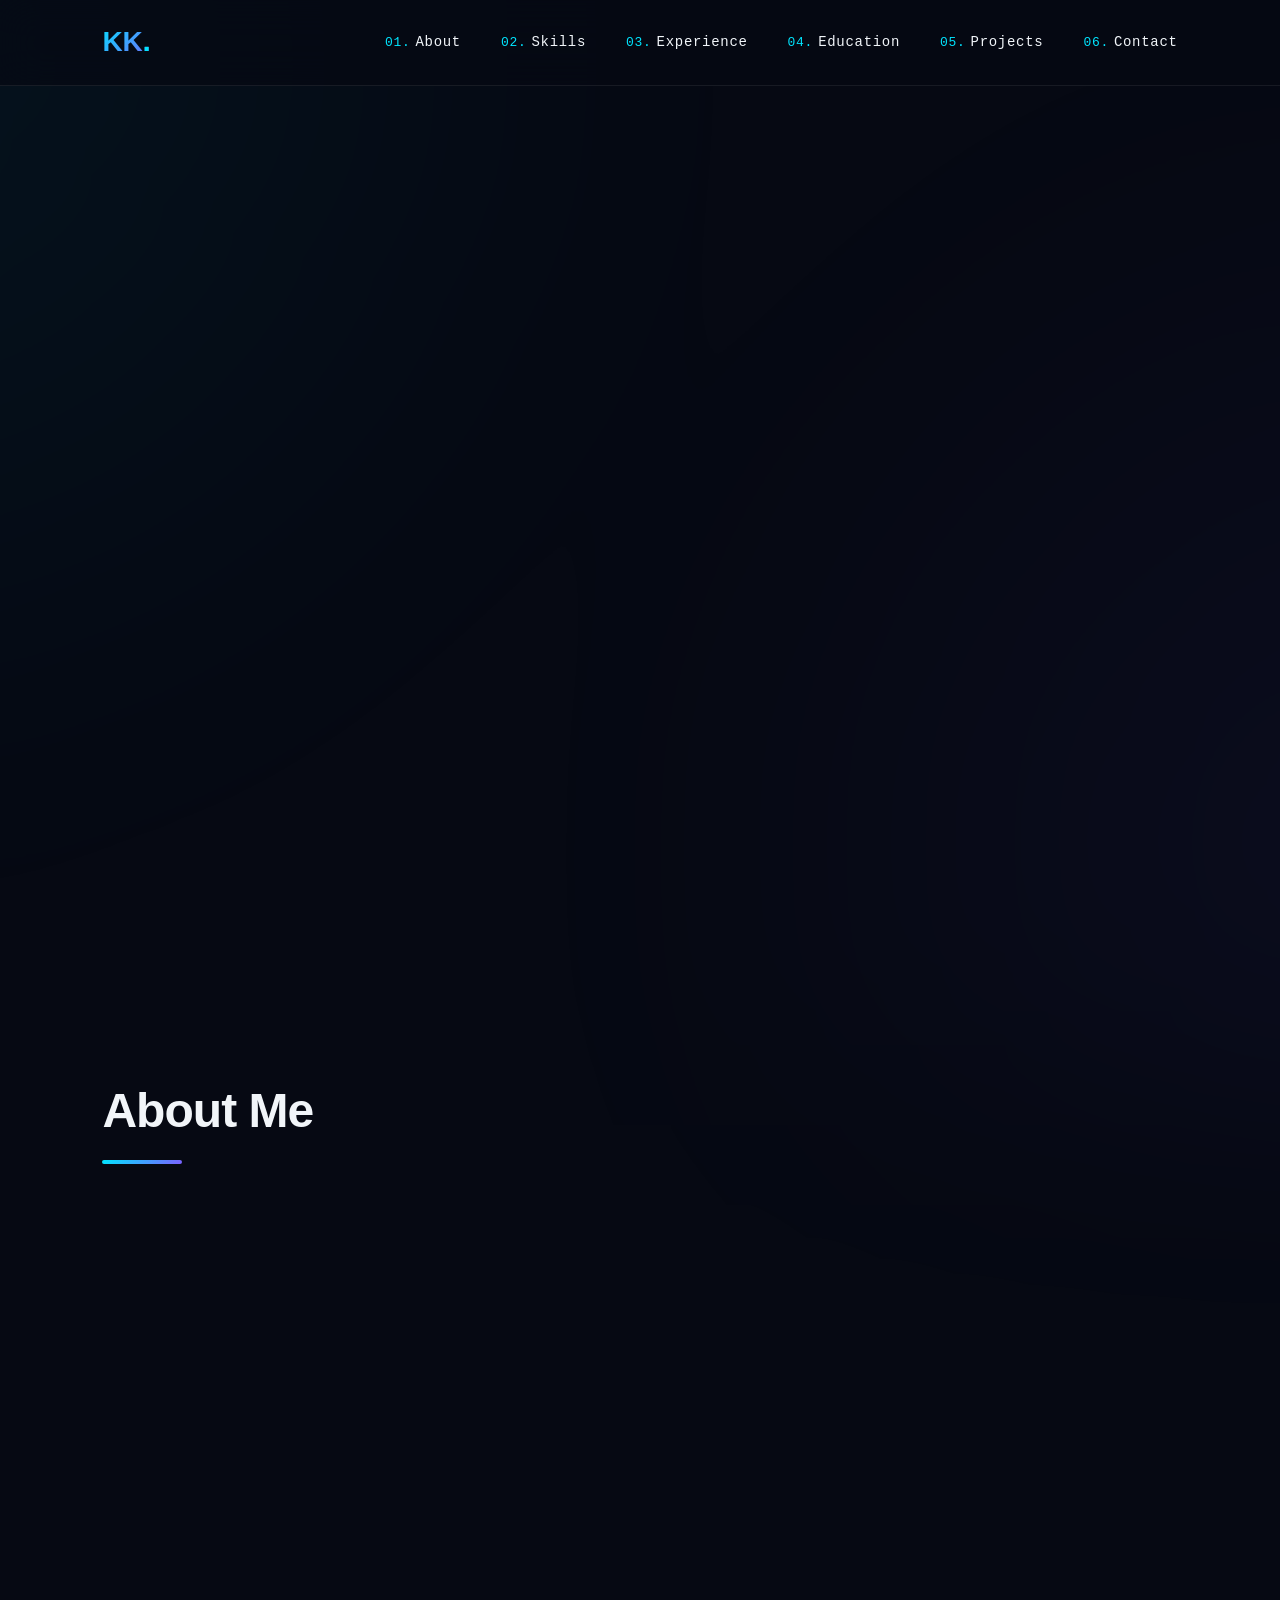
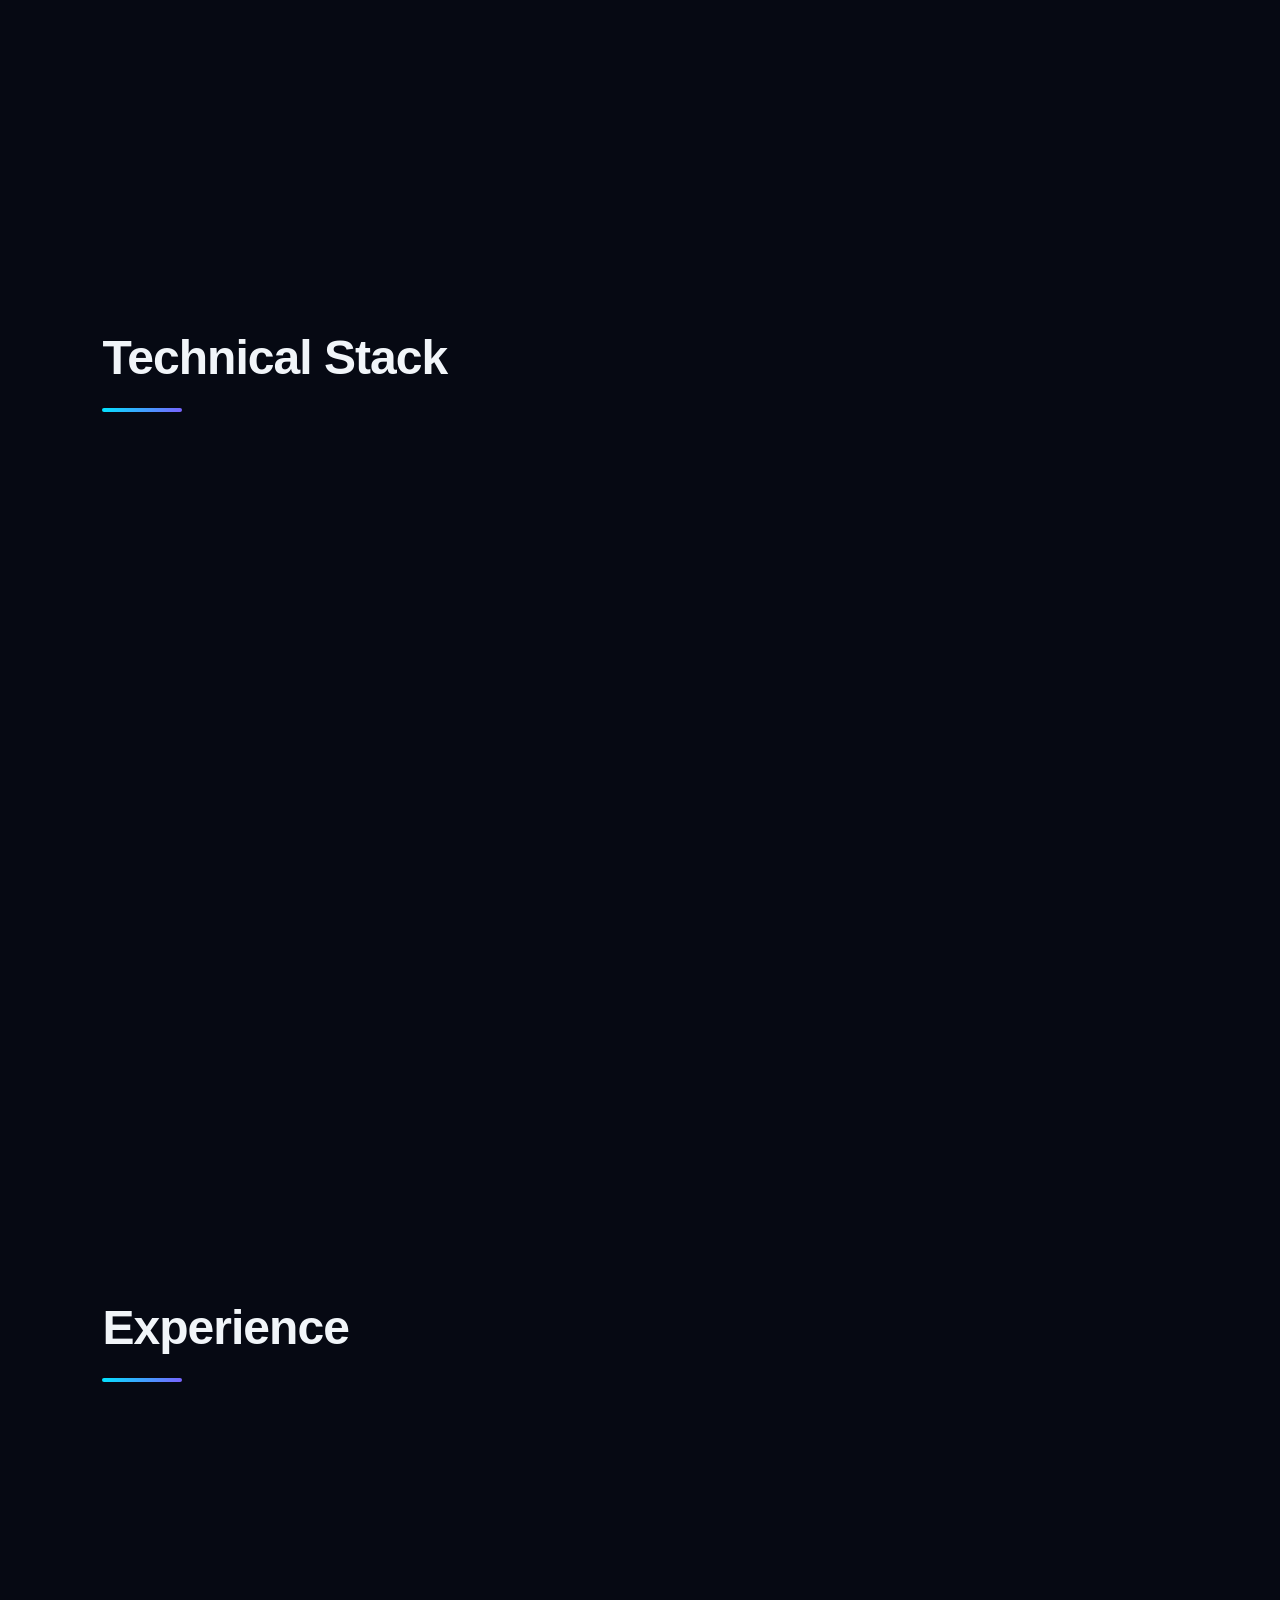
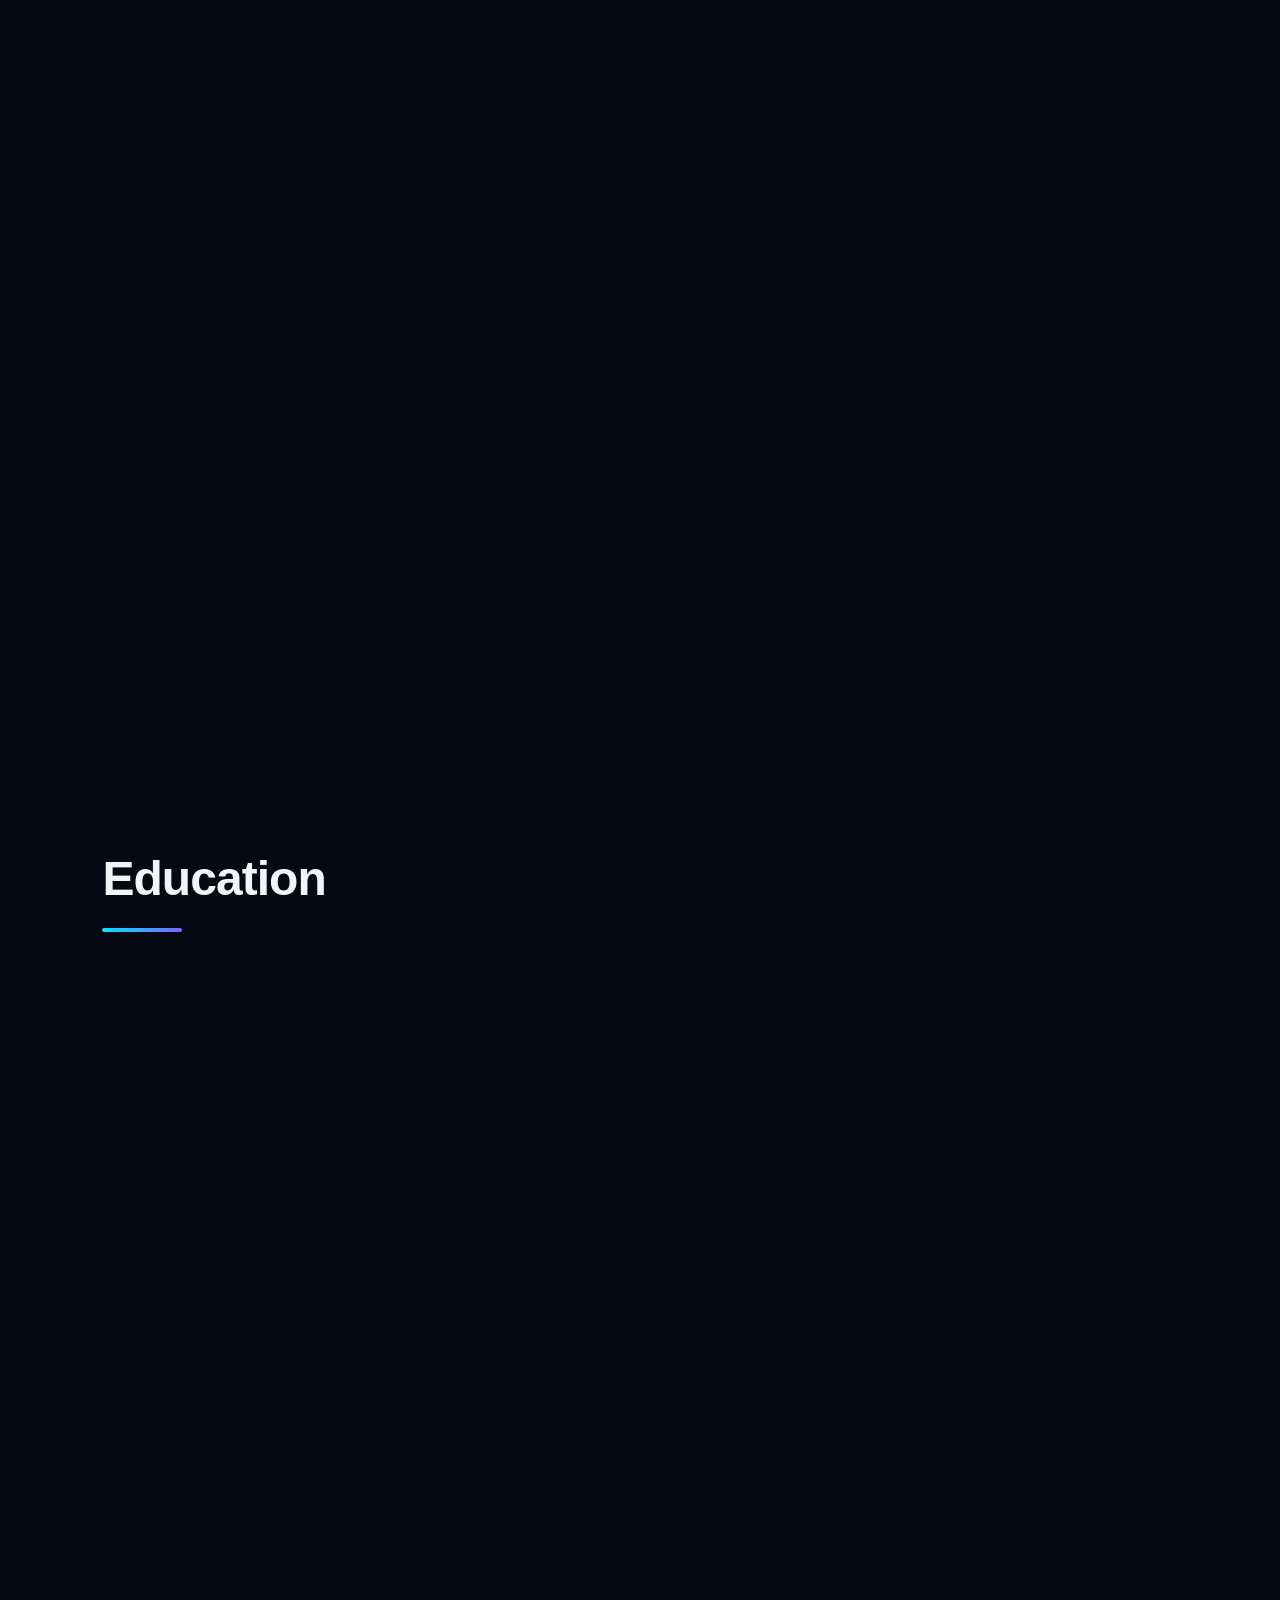
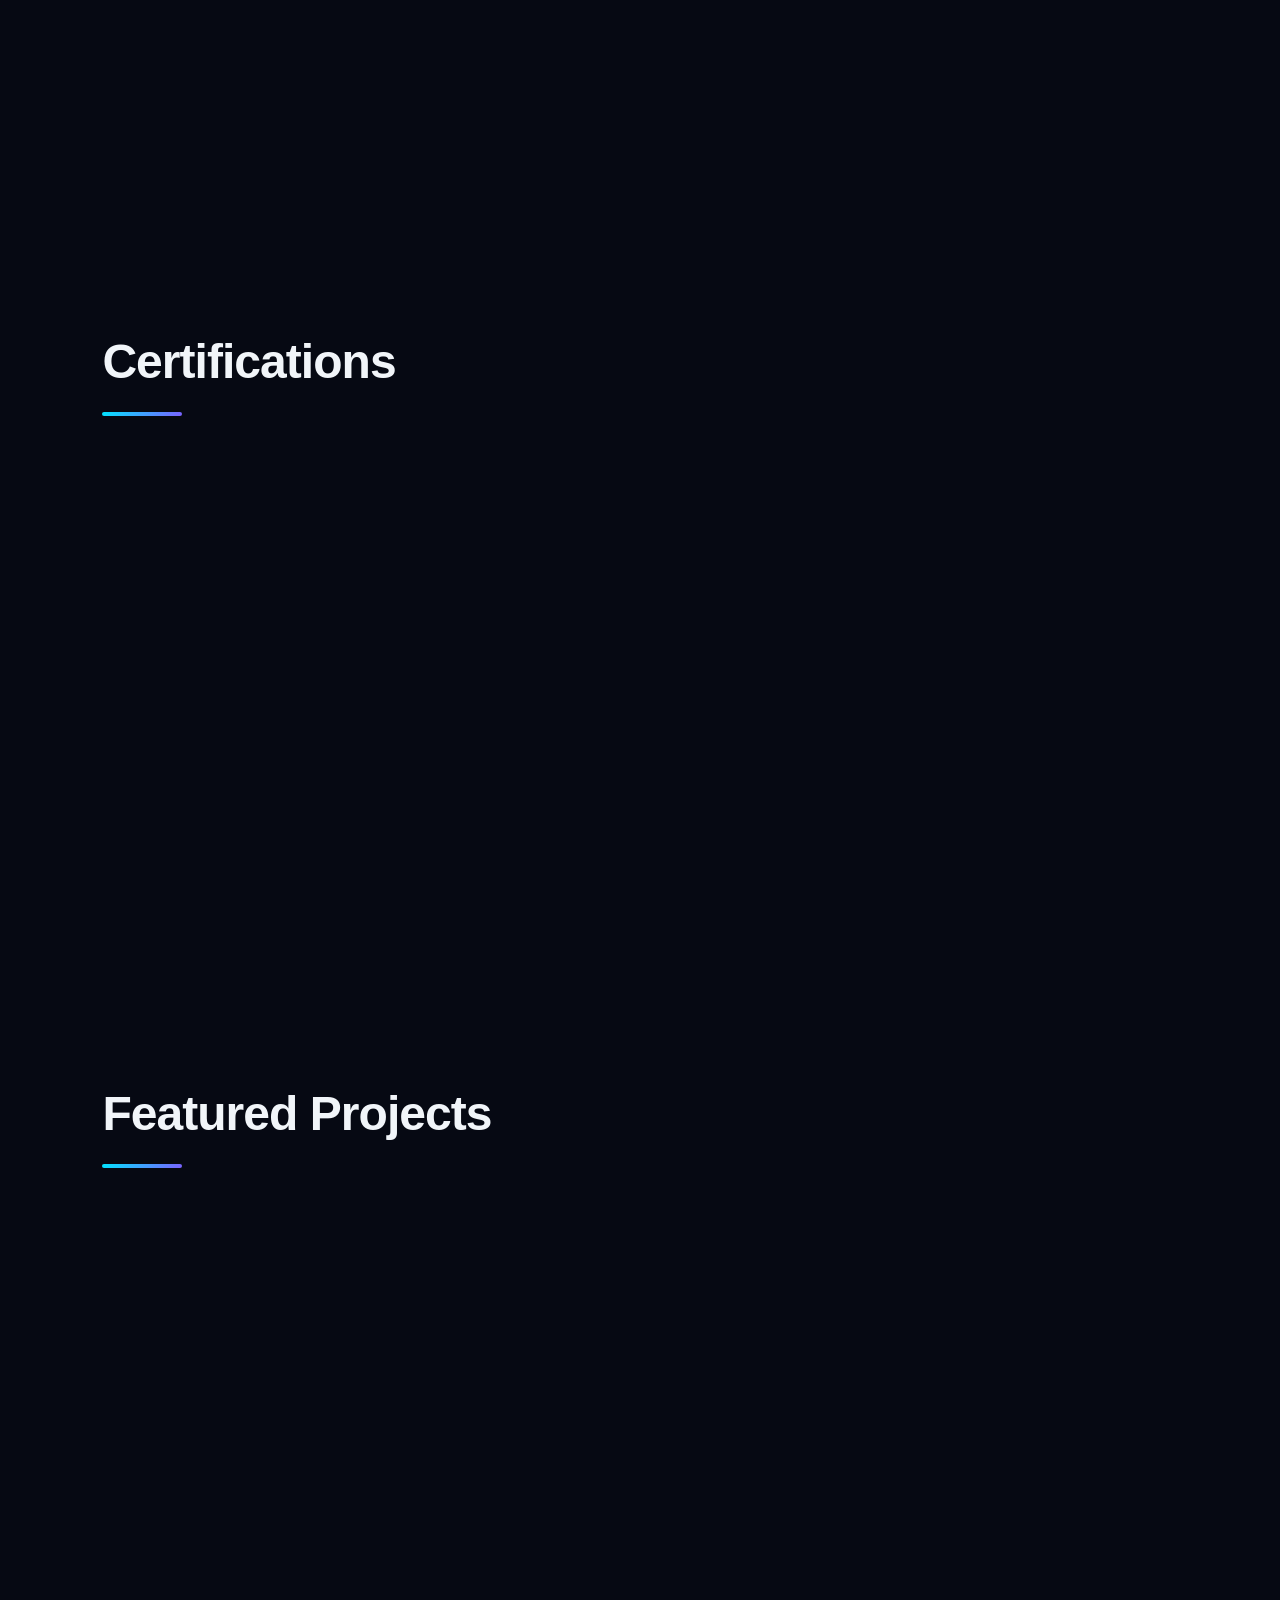
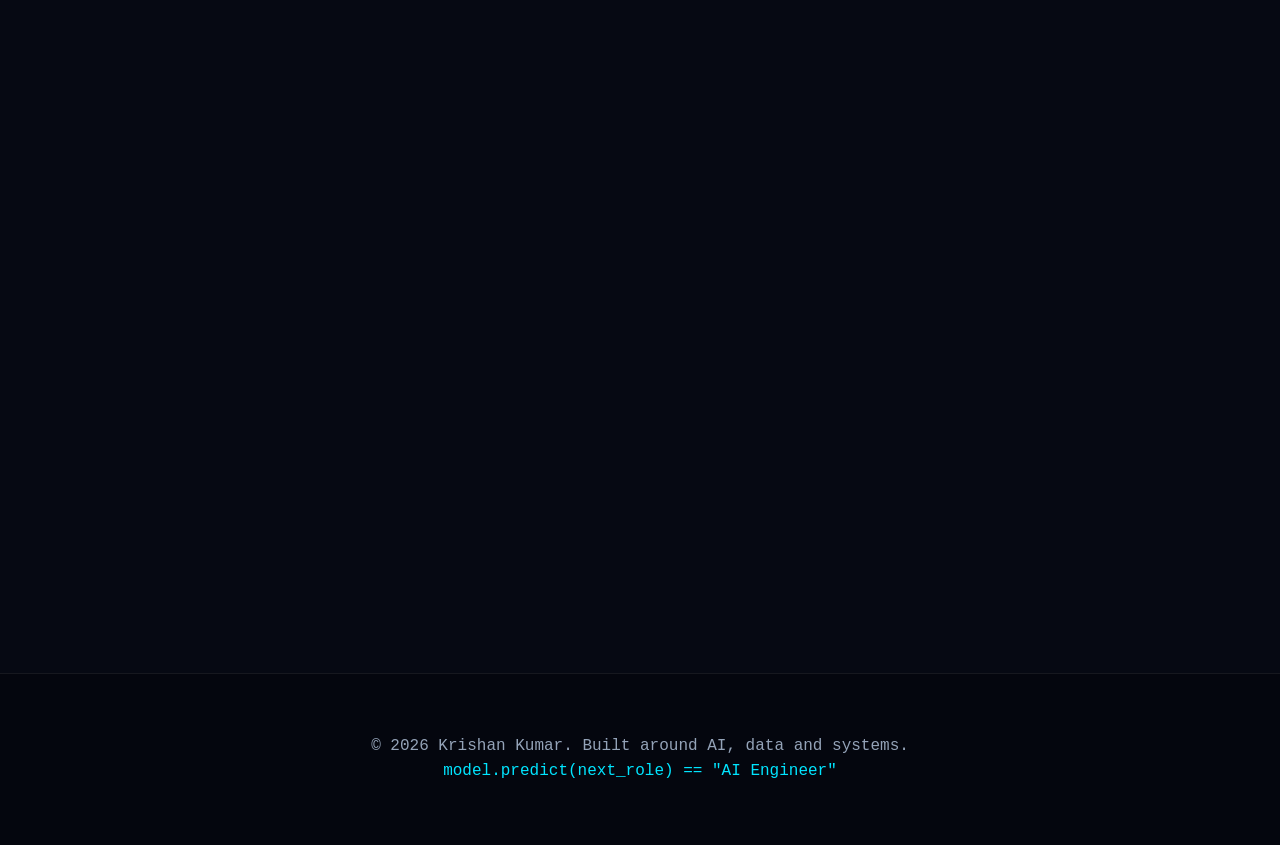
==== commit eaa7fe95: "Add files via upload" ====
--- a/index.html
+++ b/index.html
@@ -1,33 +1,117 @@
 <!DOCTYPE html>
-<!-- saved from url=(0022)http://localhost:3000/ -->
-<html lang="en"><head><meta http-equiv="Content-Type" content="text/html; charset=UTF-8">
+<html lang="en">
+<head>
+    <meta charset="UTF-8">
     <meta name="viewport" content="width=device-width, initial-scale=1.0">
-    <title>Krishan Kumar | AI &amp; Data Engineer Portfolio</title>
-    
-    <!-- Fonts & Icons -->
-    <link rel="preconnect" href="https://fonts.googleapis.com/">
-    <link rel="preconnect" href="https://fonts.gstatic.com/" crossorigin="">
+    <meta name="description" content="Krishan Kumar — AI & Data Engineer portfolio. Machine learning, GraphRAG, data engineering, MLOps and AI systems.">
+    <meta name="theme-color" content="#0b1020">
+    <title>Krishan Kumar | AI & Data Engineer</title>
+
+    <link rel="preconnect" href="https://fonts.googleapis.com">
+    <link rel="preconnect" href="https://fonts.gstatic.com" crossorigin>
     <link href="./assets/css2" rel="stylesheet">
     <link rel="stylesheet" href="./assets/all.min.css">
-    
-    <!-- Custom Style Sheet -->
     <link rel="stylesheet" href="./assets/style.css">
+
+    <style>
+        /* Small additions for the updated project cards. Existing portfolio styling is preserved. */
+        .project-card.featured {
+            border: 1px solid rgba(90, 170, 255, .45);
+            box-shadow: 0 0 35px rgba(60, 130, 255, .10);
+        }
+
+        .project-badge {
+            display: inline-flex;
+            align-items: center;
+            gap: 6px;
+            margin-bottom: 12px;
+            padding: 5px 9px;
+            border-radius: 999px;
+            font-size: .72rem;
+            letter-spacing: .04em;
+            color: #9cc8ff;
+            background: rgba(80, 150, 255, .10);
+            border: 1px solid rgba(100, 170, 255, .20);
+        }
+
+        .project-links {
+            display: flex;
+            gap: 10px;
+            flex-wrap: wrap;
+            margin-top: 18px;
+        }
+
+        .project-link {
+            display: inline-flex;
+            align-items: center;
+            gap: 7px;
+            text-decoration: none;
+            font-size: .78rem;
+            padding: 7px 11px;
+            border-radius: 6px;
+            border: 1px solid rgba(255,255,255,.12);
+        }
+
+        .project-link:hover {
+            border-color: rgba(100,170,255,.5);
+        }
+
+        .project-metrics {
+            display: grid;
+            grid-template-columns: repeat(4, 1fr);
+            gap: 8px;
+            margin-top: 18px;
+        }
+
+        .project-metric {
+            padding: 10px 7px;
+            text-align: center;
+            border-radius: 7px;
+            background: rgba(255,255,255,.025);
+            border: 1px solid rgba(255,255,255,.06);
+        }
+
+        .project-metric strong {
+            display: block;
+            font-size: 1rem;
+        }
+
+        .project-metric span {
+            display: block;
+            margin-top: 3px;
+            font-size: .62rem;
+            opacity: .65;
+        }
+
+        .terminal-project {
+            color: #9cc8ff;
+        }
+
+        @media (max-width: 700px) {
+            .project-metrics {
+                grid-template-columns: repeat(2, 1fr);
+            }
+        }
+    </style>
 </head>
+
 <body>
-
-    <!-- Ambient background animations -->
     <div class="bg-glow"></div>
-    <div id="particle-canvas-container"><canvas width="1536" style="display: block; width: 100%; height: 100%;" height="730"></canvas></div>
+    <div id="particle-canvas-container">
+        <canvas></canvas>
+    </div>
 
     <!-- Navigation -->
-    <header class="scrolled">
+    <header>
         <nav>
             <a href="#hero" class="logo">KK<span class="dot">.</span></a>
+
             <button class="mobile-nav-toggle" aria-label="Toggle Navigation">
                 <span class="bar"></span>
                 <span class="bar"></span>
                 <span class="bar"></span>
             </button>
+
             <div class="nav-links mono">
                 <a href="#about"><span class="nav-num">01.</span>About</a>
                 <a href="#skills"><span class="nav-num">02.</span>Skills</a>
@@ -40,26 +124,38 @@
     </header>
 
     <main>
-        <!-- Hero Section -->
+
+        <!-- HERO -->
         <section id="hero" class="hero-section">
             <div class="hero-container">
-                <div class="hero-content reveal active">
+
+                <div class="hero-content reveal">
                     <p class="hero-subtitle mono">&gt; SYSTEM.INIT()</p>
+
                     <h1 class="hero-title">Krishan Kumar</h1>
+
                     <div class="hero-typing mono">
-                        I build <span id="typewriter">AI Algorithms.</span><span class="cursor"></span>
-                    </div>
+                        I build <span id="typewriter">AI Systems.</span><span class="cursor"></span>
+                    </div>
+
                     <p class="hero-desc">
-                        Systems-driven AI &amp; Data Professional. Specializing in machine learning systems, high-availability data pipelines, and fast, memory-safe code for production environments.
-                    </p>
+                        AI &amp; Data Engineer focused on machine learning systems,
+                        RAG/GraphRAG architectures, data pipelines and production-ready
+                        AI applications.
+                    </p>
+
                     <div class="btn-group">
-                        <a href="#projects" class="btn btn-primary"><i class="fas fa-code"></i> View Projects</a>
-                        <a href="https://github.com/krishanbijarniya" target="_blank" class="btn btn-secondary"><i class="fab fa-github"></i> GitHub</a>
-                    </div>
-                </div>
-                
-                <!-- Terminal widget -->
-                <div class="hero-visual reveal active">
+                        <a href="#projects" class="btn btn-primary">
+                            <i class="fas fa-code"></i> View Projects
+                        </a>
+                        <a href="https://github.com/krishanbijarniya" target="_blank" rel="noopener" class="btn btn-secondary">
+                            <i class="fab fa-github"></i> GitHub
+                        </a>
+                    </div>
+                </div>
+
+                <!-- Terminal -->
+                <div class="hero-visual reveal">
                     <div class="terminal-widget">
                         <div class="terminal-header">
                             <div class="terminal-buttons">
@@ -67,71 +163,140 @@
                                 <span class="term-btn term-minimize"></span>
                                 <span class="term-btn term-expand"></span>
                             </div>
-                            <div class="terminal-title mono">krishan@terminal:~</div>
-                        </div>
+                            <div class="terminal-title mono">krishan@portfolio:~</div>
+                        </div>
+
                         <div class="terminal-body mono" id="terminal-screen">
-                            <div class="terminal-line"><span class="term-sys">System initialized. Welcome to Krishan's Shell v1.0.0</span></div>
-                            <div class="terminal-line"><span class="term-comment"># Type 'help' to see list of available commands.</span></div>
-                            <div class="terminal-line"><span class="term-prompt">guest@krishan-portfolio:~$</span> <span class="typed-cmd">about</span></div>
-                            <div class="terminal-line output-line">Krishan Kumar - AI &amp; Data Engineer. Specializes in scaling ML pipelines and high-volume data architectures. Ex-Mumbai Airport Systems Engineer managing databases for 40M+ travelers. Currently developing LLM + Causal AI agents at University of Naples.</div>
-                            <div class="terminal-line"><span class="term-prompt">guest@krishan-portfolio:~$</span> <span class="term-cmd">project</span></div><div class="terminal-line output-line">Command not found: <span class="text-primary">project</span>. Type <span class="text-secondary">'help'</span> for list of commands.</div><div class="terminal-line"><span class="term-prompt">guest@krishan-portfolio:~$</span> <span class="term-cmd">help</span></div><div class="terminal-line output-line">Available commands:<br>&nbsp;&nbsp;about&nbsp;&nbsp;&nbsp;&nbsp;&nbsp;&nbsp; - Summarize professional background<br>&nbsp;&nbsp;skills&nbsp;&nbsp;&nbsp;&nbsp;&nbsp;&nbsp;- List main technical skills<br>&nbsp;&nbsp;experience&nbsp;&nbsp;- Detail professional timeline<br>&nbsp;&nbsp;education&nbsp;&nbsp; - Detail academic degrees<br>&nbsp;&nbsp;certs&nbsp;&nbsp;&nbsp;&nbsp;&nbsp;&nbsp; - List achievements &amp; certifications<br>&nbsp;&nbsp;projects&nbsp;&nbsp;&nbsp;&nbsp;- Show featured projects<br>&nbsp;&nbsp;clear&nbsp;&nbsp;&nbsp;&nbsp;&nbsp;&nbsp; - Clear the console output<br>&nbsp;&nbsp;help&nbsp;&nbsp;&nbsp;&nbsp;&nbsp;&nbsp;&nbsp;&nbsp;- View this menu</div><div class="terminal-line"><span class="term-prompt">guest@krishan-portfolio:~$</span> <span class="term-cmd">projects</span></div><div class="terminal-line output-line">Featured Projects:<br>&nbsp;&nbsp;1. Production-Grade RAG Architecture (Python/Rust, FAISS, LLMs)<br>&nbsp;&nbsp;2. Microservices Causal Model Validation (Kubernetes, Causal Inference)<br>&nbsp;&nbsp;3. Diaper Sales Prediction Model (Scikit-Learn, Decision Trees)<br>&nbsp;&nbsp;4. AI Trip Planner (Python, Streamlit, LLMs)<br>&nbsp;&nbsp;5. Stanford Dog Classifier (PyTorch, ResNet, YOLOv8)</div><div class="terminal-interactive-line">
+                            <div class="terminal-line">
+                                <span class="term-sys">System initialized. Welcome to Krishan's Shell v2.0.0</span>
+                            </div>
+                            <div class="terminal-line">
+                                <span class="term-comment"># Type 'help' to explore.</span>
+                            </div>
+
+                            <div class="terminal-line">
                                 <span class="term-prompt">guest@krishan-portfolio:~$</span>
-                                <input type="text" id="terminal-input" autocomplete="off" autofocus="" spellcheck="false" placeholder="Type a command...">
+                                <span class="typed-cmd">about</span>
                             </div>
-                        </div>
-                    </div>
-                </div>
+
+                            <div class="terminal-line output-line">
+                                AI &amp; Data Engineer focused on ML systems, RAG,
+                                GraphRAG, data engineering and production AI.
+                            </div>
+
+                            <div class="terminal-line">
+                                <span class="term-prompt">guest@krishan-portfolio:~$</span>
+                                <span class="term-cmd">projects</span>
+                            </div>
+
+                            <div class="terminal-line output-line">
+                                Featured:<br>
+                                &nbsp;&nbsp;1. Local GraphRAG Research Assistant<br>
+                                &nbsp;&nbsp;2. Production-Grade RAG Architecture<br>
+                                &nbsp;&nbsp;3. Microservices Causal Model Validation<br>
+                                &nbsp;&nbsp;4. Diaper Sales Prediction<br>
+                                &nbsp;&nbsp;5. AI Trip Planner
+                            </div>
+
+                            <div class="terminal-line">
+                                <span class="term-prompt">guest@krishan-portfolio:~$</span>
+                                <span class="term-cmd">stack</span>
+                            </div>
+
+                            <div class="terminal-line output-line">
+                                Python · Qdrant · Neo4j · Ollama · Qwen · FastAPI · Docker · Kubernetes
+                            </div>
+
+                            <div class="terminal-interactive-line">
+                                <span class="term-prompt">guest@krishan-portfolio:~$</span>
+                                <input
+                                    type="text"
+                                    id="terminal-input"
+                                    autocomplete="off"
+                                    spellcheck="false"
+                                    placeholder="Type a command..."
+                                    aria-label="Terminal command"
+                                >
+                            </div>
+                        </div>
+                    </div>
+                </div>
+
             </div>
         </section>
 
-        <!-- About Me Section -->
+        <!-- ABOUT -->
         <section id="about">
             <h2 class="section-title">About Me</h2>
+
             <div class="about-grid">
-                <div class="about-text reveal active">
+                <div class="about-text reveal">
                     <p>
-                        Systems-driven AI &amp; Data Professional with a robust background in enterprise full-stack development. 
-                        I have a proven track record managing high-availability architectures processing <strong>40M+ records annually</strong>.
-                    </p>
+                        Systems-driven AI &amp; Data Professional with a background in
+                        enterprise software, data engineering and machine learning.
+                    </p>
+
                     <p>
-                        Highly versatile across the data lifecycle: from building ETL pipelines and conducting causal inference modeling, 
-                        to deploying production-ready AI microservices. I am passionate about adopting high-performance, memory-safe languages like <strong>Rust</strong> alongside Python to scale machine learning workflows, RAG architectures, and intelligent business systems.
-                    </p>
-                </div>
-                
-                <!-- Stats Grid -->
-                <div class="stats-grid reveal active">
-                    <div class="stat-card" data-target="99.9" data-suffix="%">
-                        <div class="stat-num-container"><span class="stat-num">99.90</span><span class="stat-suffix">%</span></div>
-                        <p class="mono stat-desc">Data Integrity Metric<br>on 40M+ Flight Records</p>
-                    </div>
-                    <div class="stat-card" data-target="-40" data-prefix="-" data-suffix="%">
-                        <div class="stat-num-container"><span class="stat-num">--40</span><span class="stat-suffix">%</span></div>
-                        <p class="mono stat-desc">System Latency<br>via Structural Tuning</p>
-                    </div>
-                    <div class="stat-card" data-target="0.82" data-suffix="%">
-                        <div class="stat-num-container"><span class="stat-num">0.82</span><span class="stat-suffix">%</span></div>
-                        <p class="mono stat-desc">Causal Validation Error<br>on Kubernetes Clusters</p>
-                    </div>
-                    <div class="stat-card" data-target="1" data-prefix="#">
-                        <div class="stat-num-container"><span class="stat-num">#1</span></div>
-                        <p class="mono stat-desc">Rank Achieved<br>Fater Sales Prediction</p>
+                        I work across the data lifecycle — from ETL pipelines and
+                        databases to ML models, RAG systems and AI microservices.
+                        I enjoy building systems where the model is only one part of
+                        a reliable end-to-end architecture.
+                    </p>
+
+                    <p>
+                        My current focus is on <strong>LLM applications, GraphRAG,
+                        causal AI, MLOps and production-oriented AI engineering</strong>.
+                    </p>
+                </div>
+
+                <div class="stats-grid reveal">
+                    <div class="stat-card">
+                        <div class="stat-num-container">
+                            <span class="stat-num">40M+</span>
+                        </div>
+                        <p class="mono stat-desc">Annual traveler records<br>handled in production</p>
+                    </div>
+
+                    <div class="stat-card">
+                        <div class="stat-num-container">
+                            <span class="stat-num">99.9%</span>
+                        </div>
+                        <p class="mono stat-desc">Data integrity metric<br>on operational systems</p>
+                    </div>
+
+                    <div class="stat-card">
+                        <div class="stat-num-container">
+                            <span class="stat-num">481</span>
+                        </div>
+                        <p class="mono stat-desc">Research chunks<br>indexed in GraphRAG</p>
+                    </div>
+
+                    <div class="stat-card">
+                        <div class="stat-num-container">
+                            <span class="stat-num">3,899</span>
+                        </div>
+                        <p class="mono stat-desc">Graph entities<br>in current prototype</p>
                     </div>
                 </div>
             </div>
         </section>
 
-        <!-- Technical Stack Section -->
+        <!-- SKILLS -->
         <section id="skills">
             <h2 class="section-title">Technical Stack</h2>
-            <div class="skills-wrapper reveal active">
+
+            <div class="skills-wrapper reveal">
                 <p class="mono skills-file-header">// core_technologies.json</p>
-                
+
                 <div class="skills-categories-grid">
+
                     <div class="skills-category-card">
-                        <h3 class="category-title"><i class="fas fa-code-branch text-primary"></i> Languages</h3>
+                        <h3 class="category-title">
+                            <i class="fas fa-code-branch text-primary"></i>
+                            Languages
+                        </h3>
                         <div class="skills-tag-list">
-                            <span class="skill-tag highlight">Python (Expert)</span>
+                            <span class="skill-tag highlight">Python</span>
                             <span class="skill-tag">Rust</span>
                             <span class="skill-tag">SQL</span>
                             <span class="skill-tag">C++</span>
@@ -139,169 +304,264 @@
                             <span class="skill-tag">PHP</span>
                         </div>
                     </div>
+
                     <div class="skills-category-card">
-                        <h3 class="category-title"><i class="fas fa-brain text-secondary"></i> AI &amp; Machine Learning</h3>
+                        <h3 class="category-title">
+                            <i class="fas fa-brain text-secondary"></i>
+                            AI &amp; Machine Learning
+                        </h3>
                         <div class="skills-tag-list">
-                            <span class="skill-tag highlight">LLMs (GPT/Gemini)</span>
-                            <span class="skill-tag highlight">RAG Architecture</span>
+                            <span class="skill-tag highlight">LLMs</span>
+                            <span class="skill-tag highlight">RAG</span>
+                            <span class="skill-tag highlight">GraphRAG</span>
                             <span class="skill-tag">PyTorch</span>
                             <span class="skill-tag">Scikit-Learn</span>
                             <span class="skill-tag">Causal Inference</span>
-                            <span class="skill-tag">YOLOv8</span>
-                            <span class="skill-tag">FAISS</span>
-                        </div>
-                    </div>
+                            <span class="skill-tag">Computer Vision</span>
+                        </div>
+                    </div>
+
                     <div class="skills-category-card">
-                        <h3 class="category-title"><i class="fas fa-cloud text-primary"></i> Cloud &amp; MLOps</h3>
+                        <h3 class="category-title">
+                            <i class="fas fa-server text-primary"></i>
+                            AI Infrastructure &amp; MLOps
+                        </h3>
                         <div class="skills-tag-list">
-                            <span class="skill-tag highlight">AWS (S3/EC2/Lambda)</span>
+                            <span class="skill-tag highlight">Qdrant</span>
+                            <span class="skill-tag highlight">Neo4j</span>
+                            <span class="skill-tag highlight">Ollama</span>
                             <span class="skill-tag">Docker</span>
                             <span class="skill-tag">Kubernetes</span>
+                            <span class="skill-tag">FastAPI</span>
                             <span class="skill-tag">Apache Airflow</span>
-                            <span class="skill-tag">CI/CD (CircleCI/Git)</span>
-                        </div>
-                    </div>
+                            <span class="skill-tag">CI/CD</span>
+                        </div>
+                    </div>
+
                     <div class="skills-category-card">
-                        <h3 class="category-title"><i class="fas fa-database text-secondary"></i> Databases &amp; Big Data</h3>
+                        <h3 class="category-title">
+                            <i class="fas fa-database text-secondary"></i>
+                            Data &amp; Databases
+                        </h3>
                         <div class="skills-tag-list">
                             <span class="skill-tag">PostgreSQL</span>
                             <span class="skill-tag">MySQL</span>
-                            <span class="skill-tag">Distributed Databases</span>
+                            <span class="skill-tag">Qdrant</span>
+                            <span class="skill-tag">Neo4j</span>
                             <span class="skill-tag">Spark</span>
                             <span class="skill-tag">Hadoop</span>
-                        </div>
-                    </div>
+                            <span class="skill-tag">ETL</span>
+                        </div>
+                    </div>
+
                 </div>
             </div>
         </section>
 
-        <!-- Professional Experience Section -->
+        <!-- EXPERIENCE -->
         <section id="experience">
             <h2 class="section-title">Experience</h2>
-            <div class="timeline-container reveal active">
+
+            <div class="timeline-container reveal">
                 <div class="timeline">
-                    <!-- Exp Item 1 -->
+
                     <div class="timeline-item">
                         <div class="timeline-dot"></div>
-                        <div class="timeline-date mono">MAY 2025 – JAN 2026 </div>
+                        <div class="timeline-date mono">MAY 2025 – JAN 2026</div>
+
                         <div class="timeline-content">
-                            <h3 class="time-title">MSc Data Science (Thesis Researcher)</h3>
-                            <h4 class="time-company">Università degli Studi di Napoli Federico II · Naples, Italy</h4>
+                            <h3 class="time-title">MSc Data Science · Thesis Researcher</h3>
+                            <h4 class="time-company">
+                                Università degli Studi di Napoli Federico II · Naples, Italy
+                            </h4>
+
                             <ul class="time-details">
-                                <li>Formulating an autonomous enterprise testing agent combining <strong>LLMs and Causal Models</strong> to isolate edge-case service failures invisible to legacy software validation engines.</li>
-                                <li>Created an intervention-driven causal inference system analyzing 525 production microservice structural resource links inside live Kubernetes environments.</li>
+                                <li>
+                                    Researching autonomous software testing using
+                                    <strong>LLMs and causal models</strong>.
+                                </li>
+                                <li>
+                                    Built an intervention-driven causal inference system
+                                    analyzing 525 production microservice structural links
+                                    in Kubernetes environments.
+                                </li>
                             </ul>
                         </div>
                     </div>
 
-                    <!-- Exp Item 2 -->
                     <div class="timeline-item">
                         <div class="timeline-dot"></div>
                         <div class="timeline-date mono">MAR 2019 – AUG 2023</div>
+
                         <div class="timeline-content">
-                            <h3 class="time-title">System Engineer (Data Engineering)</h3>
-                            <h4 class="time-company">Mumbai International Airport · Mumbai, India</h4>
+                            <h3 class="time-title">System Engineer · Data Engineering</h3>
+                            <h4 class="time-company">
+                                Mumbai International Airport · Mumbai, India
+                            </h4>
+
                             <ul class="time-details">
-                                <li>Built and maintained core passenger management platform architectures tracking high-velocity operational datasets for over <strong>40M+ annual travelers</strong>.</li>
-                                <li>Supervised enterprise distributed databases logging over 500,000 annual flights, ensuring a 99.9% continuous data integrity metric.</li>
-                                <li>Designed production ETL processing pipelines and real-time operations dashboards to maximize data delivery, reducing system processing latency by 40%.</li>
+                                <li>
+                                    Built and maintained passenger-management systems
+                                    handling data associated with <strong>40M+ annual travelers</strong>.
+                                </li>
+                                <li>
+                                    Worked with enterprise distributed databases supporting
+                                    more than 500,000 annual flights.
+                                </li>
+                                <li>
+                                    Designed ETL pipelines and operational dashboards,
+                                    reducing processing latency by approximately 40%.
+                                </li>
                             </ul>
                         </div>
                     </div>
 
-                    <!-- Exp Item 3 -->
                     <div class="timeline-item">
                         <div class="timeline-dot"></div>
                         <div class="timeline-date mono">JUN 2015 – MAR 2019</div>
+
                         <div class="timeline-content">
-                            <h3 class="time-title">Software Engineer (Full-Stack / DevOps)</h3>
+                            <h3 class="time-title">Software Engineer · Full-Stack / DevOps</h3>
                             <h4 class="time-company">PYTOSOFT · Jaipur, India</h4>
+
                             <ul class="time-details">
-                                <li>Built responsive, full-stack enterprise software leveraging PHP, CSS, and SQL, markedly enhancing user processing efficiency.</li>
-                                <li>Deployed microservices-based Python backends natively within <strong>AWS cloud environments</strong> using Docker and automated CI/CD pipelines.</li>
-                                <li>Engineered scheduling workflows using Apache Airflow, eliminating manual ingestion mistakes by over 90% and saving 15+ engineering hours per week.</li>
+                                <li>
+                                    Built enterprise software using PHP, CSS and SQL.
+                                </li>
+                                <li>
+                                    Developed Python microservices and deployed them
+                                    in AWS environments using Docker.
+                                </li>
+                                <li>
+                                    Engineered Apache Airflow workflows that reduced
+                                    manual ingestion errors by more than 90%.
+                                </li>
                             </ul>
                         </div>
                     </div>
+
                 </div>
             </div>
         </section>
 
-        <!-- Education Section (NEW) -->
+        <!-- EDUCATION -->
         <section id="education">
             <h2 class="section-title">Education</h2>
-            <div class="education-timeline reveal active">
+
+            <div class="education-timeline reveal">
                 <div class="timeline">
-                    <!-- Edu Item 1 -->
+
                     <div class="timeline-item">
                         <div class="timeline-dot"></div>
-                        <div class="timeline-date mono">SEP 2023 – JUN 2026 (Expected)</div>
+                        <div class="timeline-date mono">SEP 2023 – JUN 2026</div>
+
                         <div class="timeline-content card-design">
                             <h3 class="time-title">M.Sc. Data Science</h3>
-                            <h4 class="time-company text-primary">University of Naples Federico II · Naples, Italy</h4>
+                            <h4 class="time-company text-primary">
+                                University of Naples Federico II · Naples, Italy
+                            </h4>
+
                             <p class="edu-thesis">
-                                <strong>Thesis Topic:</strong> AI Agent using LLMs + Causal Models for automated functional testing of microservice systems.
+                                <strong>Thesis:</strong>
+                                AI agent using LLMs + causal models for automated
+                                functional testing of microservice systems.
                             </p>
+
                             <p class="edu-courses mono">
-                                <span>Machine Learning</span> <span>Deep Learning</span> <span>NLP</span> <span>AI Systems</span> <span>Statistics</span> <span>Big Data</span>
+                                <span>Machine Learning</span>
+                                <span>Deep Learning</span>
+                                <span>NLP</span>
+                                <span>AI Systems</span>
+                                <span>Statistics</span>
+                                <span>Big Data</span>
                             </p>
                         </div>
                     </div>
 
-                    <!-- Edu Item 2 -->
                     <div class="timeline-item">
                         <div class="timeline-dot"></div>
                         <div class="timeline-date mono">2010 – 2014</div>
+
                         <div class="timeline-content card-design">
-                            <h3 class="time-title">Bachelor of Technology (B.Tech)</h3>
-                            <h4 class="time-company text-secondary">Rajasthan Technical University · India</h4>
-                            <p class="edu-field">Major in Computer Science &amp; Engineering</p>
+                            <h3 class="time-title">Bachelor of Technology</h3>
+                            <h4 class="time-company text-secondary">
+                                Rajasthan Technical University · India
+                            </h4>
+
+                            <p class="edu-field">
+                                Major in Computer Science &amp; Engineering
+                            </p>
+
                             <p class="edu-courses mono">
-                                <span>Software Engineering</span> <span>Data Structures</span> <span>OOPs</span> <span>SQL</span> <span>Operating Systems</span>
+                                <span>Software Engineering</span>
+                                <span>Data Structures</span>
+                                <span>OOP</span>
+                                <span>SQL</span>
+                                <span>Operating Systems</span>
                             </p>
                         </div>
                     </div>
+
                 </div>
             </div>
         </section>
 
-        <!-- Certifications Section (NEW) -->
+        <!-- CERTIFICATIONS -->
         <section id="certifications">
             <h2 class="section-title">Certifications</h2>
-            <div class="certs-grid reveal active">
+
+            <div class="certs-grid reveal">
+
                 <div class="cert-card">
-                    <div class="cert-icon-container"><i class="fas fa-graduation-cap text-primary"></i></div>
+                    <div class="cert-icon-container">
+                        <i class="fas fa-graduation-cap text-primary"></i>
+                    </div>
                     <h3 class="cert-name">Machine Learning Specialization</h3>
-                    <p class="cert-issuer mono">Coursera (Apr 2025)</p>
-                </div>
+                    <p class="cert-issuer mono">Coursera · Apr 2025</p>
+                </div>
+
                 <div class="cert-card">
-                    <div class="cert-icon-container"><i class="fas fa-server text-secondary"></i></div>
+                    <div class="cert-icon-container">
+                        <i class="fas fa-server text-secondary"></i>
+                    </div>
                     <h3 class="cert-name">Master of ELT Best Practices</h3>
-                    <p class="cert-issuer mono">dlt-hub (June 2025)</p>
-                </div>
+                    <p class="cert-issuer mono">dlt-hub · Jun 2025</p>
+                </div>
+
                 <div class="cert-card">
-                    <div class="cert-icon-container"><i class="fab fa-microsoft text-primary"></i></div>
+                    <div class="cert-icon-container">
+                        <i class="fab fa-microsoft text-primary"></i>
+                    </div>
                     <h3 class="cert-name">Microsoft Training Associate</h3>
                     <p class="cert-issuer mono">Core Java &amp; Database Administration</p>
                 </div>
+
                 <div class="cert-card">
-                    <div class="cert-icon-container"><i class="fas fa-certificate text-secondary"></i></div>
+                    <div class="cert-icon-container">
+                        <i class="fas fa-certificate text-secondary"></i>
+                    </div>
                     <h3 class="cert-name">NIIT Professional Certification</h3>
-                    <p class="cert-issuer mono">C Programming &amp; OOPs</p>
-                </div>
+                    <p class="cert-issuer mono">C Programming &amp; OOP</p>
+                </div>
+
             </div>
         </section>
 
-        <!-- Featured Projects Section -->
+        <!-- PROJECTS -->
         <section id="projects">
             <h2 class="section-title">Featured Projects</h2>
-            
-            <!-- Filter Bar -->
-            <div class="projects-control reveal active">
+
+            <div class="projects-control reveal">
                 <div class="search-box">
                     <i class="fas fa-search search-icon"></i>
-                    <input type="text" id="project-search" placeholder="Search projects by tech (e.g. PyTorch, Rust)...">
-                </div>
+                    <input
+                        type="text"
+                        id="project-search"
+                        placeholder="Search projects by technology..."
+                        aria-label="Search projects"
+                    >
+                </div>
+
                 <div class="filter-buttons mono">
                     <button class="filter-btn active" data-filter="all">All</button>
                     <button class="filter-btn" data-filter="ai">AI / ML</button>
@@ -311,161 +571,435 @@
                 </div>
             </div>
 
-            <!-- Projects Grid -->
-            <div class="project-grid reveal active">
-                
-                <!-- Project 1 -->
-                <div class="project-card" data-category="ai systems" data-tech="python rust faiss llms rag" style="display: flex; opacity: 1; transform: scale(1);">
+            <div class="project-grid reveal">
+
+                <!-- GRAPH RAG -->
+                <div
+                    class="project-card featured"
+                    data-category="ai systems"
+                    data-tech="python graphrag rag qdrant neo4j ollama qwen fastapi docker bge embeddings"
+                >
+                    <div class="project-header">
+                        <div class="project-type mono">AI Engineering · Featured</div>
+
+                        <div class="project-external-links">
+                            <a
+                                href="https://github.com/krishanbijarniya/Graph_RAG"
+                                target="_blank"
+                                rel="noopener"
+                                title="GraphRAG GitHub Repository"
+                            >
+                                <i class="fab fa-github"></i>
+                            </a>
+                        </div>
+                    </div>
+
+                    <span class="project-badge mono">
+                        <i class="fas fa-network-wired"></i>
+                        LOCAL GRAPH + VECTOR RAG
+                    </span>
+
+                    <h3 class="project-title">Local GraphRAG Research Assistant</h3>
+
+                    <p class="project-desc">
+                        Built a fully local GraphRAG system for research papers.
+                        It combines semantic vector retrieval from Qdrant with
+                        knowledge-graph retrieval from Neo4j, then reranks and
+                        processes the evidence before generating a grounded answer
+                        with Qwen 2.5 7B through Ollama.
+                    </p>
+
+                    <div class="project-metrics">
+                        <div class="project-metric">
+                            <strong>481</strong>
+                            <span class="mono">Qdrant chunks</span>
+                        </div>
+                        <div class="project-metric">
+                            <strong>3,899</strong>
+                            <span class="mono">graph entities</span>
+                        </div>
+                        <div class="project-metric">
+                            <strong>1,571</strong>
+                            <span class="mono">relationships</span>
+                        </div>
+                        <div class="project-metric">
+                            <strong>3</strong>
+                            <span class="mono">research papers</span>
+                        </div>
+                    </div>
+
+                    <div class="project-tech mono">
+                        <span>Python</span>
+                        <span>GraphRAG</span>
+                        <span>Qdrant</span>
+                        <span>Neo4j</span>
+                        <span>Qwen 2.5</span>
+                        <span>Ollama</span>
+                        <span>FastAPI</span>
+                        <span>Docker</span>
+                    </div>
+
+                    <div class="project-links">
+                        <a
+                            class="project-link"
+                            href="https://github.com/krishanbijarniya/Graph_RAG"
+                            target="_blank"
+                            rel="noopener"
+                        >
+                            <i class="fab fa-github"></i> View Repository
+                        </a>
+                    </div>
+                </div>
+
+                <!-- RAG -->
+                <div
+                    class="project-card"
+                    data-category="ai systems"
+                    data-tech="python rust faiss llms rag"
+                >
                     <div class="project-header">
                         <div class="project-type mono">AI Engineering</div>
                         <div class="project-external-links">
-                            <a href="https://github.com/krishanbijarniya" target="_blank" title="GitHub Repo"><i class="fab fa-github"></i></a>
-                        </div>
-                    </div>
+                            <a
+                                href="https://github.com/krishanbijarniya"
+                                target="_blank"
+                                rel="noopener"
+                                title="GitHub"
+                            >
+                                <i class="fab fa-github"></i>
+                            </a>
+                        </div>
+                    </div>
+
                     <h3 class="project-title">Production-Grade RAG Architecture</h3>
-                    <p class="project-desc">Constructed a highly modular Python/Rust enterprise package for Document Ingestion and Retrieval-Augmented Generation. Developed parallelized text parsing pipelines for high-volume PDFs via FAISS, interfacing with Groq, Gemini, and OpenAI APIs.</p>
+
+                    <p class="project-desc">
+                        Modular Python/Rust architecture for document ingestion
+                        and retrieval-augmented generation, including parallelized
+                        PDF processing and vector retrieval workflows.
+                    </p>
+
                     <div class="project-tech mono">
-                        <span>Python</span><span>Rust</span><span>FAISS</span><span>LLMs</span><span>RAG</span>
-                    </div>
-                </div>
-
-                <!-- Project 2 -->
-                <div class="project-card" data-category="systems data" data-tech="kubernetes causal-inference prometheus python" style="display: flex; opacity: 1; transform: scale(1);">
+                        <span>Python</span>
+                        <span>Rust</span>
+                        <span>FAISS</span>
+                        <span>LLMs</span>
+                        <span>RAG</span>
+                    </div>
+                </div>
+
+                <!-- CAUSAL -->
+                <div
+                    class="project-card"
+                    data-category="systems data"
+                    data-tech="kubernetes causal-inference prometheus python microservices"
+                >
                     <div class="project-header">
-                        <div class="project-type mono">Data Science / Thesis</div>
+                        <div class="project-type mono">Data Science · Thesis</div>
                         <div class="project-external-links">
-                            <a href="https://github.com/krishanbijarniya" target="_blank" title="GitHub Repo"><i class="fab fa-github"></i></a>
-                        </div>
-                    </div>
+                            <a
+                                href="https://github.com/krishanbijarniya"
+                                target="_blank"
+                                rel="noopener"
+                                title="GitHub"
+                            >
+                                <i class="fab fa-github"></i>
+                            </a>
+                        </div>
+                    </div>
+
                     <h3 class="project-title">Microservices Testing via Causal Models</h3>
-                    <p class="project-desc">Created an intervention-driven causal inference system analyzing 525 production microservice structural resource links inside live Kubernetes environments. Realized an exact causal effect validation error rate of 0.82%.</p>
+
+                    <p class="project-desc">
+                        Intervention-driven causal inference system for analyzing
+                        production microservice relationships inside Kubernetes
+                        environments, with a reported causal validation error of 0.82%.
+                    </p>
+
                     <div class="project-tech mono">
-                        <span>Kubernetes</span><span>Causal Inference</span><span>Prometheus</span><span>Python</span>
-                    </div>
-                </div>
-
-                <!-- Project 3 -->
-                <div class="project-card" data-category="data" data-tech="machine-learning scikit-learn eda python decision-trees r" style="display: flex; opacity: 1; transform: scale(1);">
+                        <span>Kubernetes</span>
+                        <span>Causal Inference</span>
+                        <span>Prometheus</span>
+                        <span>Python</span>
+                    </div>
+                </div>
+
+                <!-- DIAPER -->
+                <div
+                    class="project-card"
+                    data-category="data"
+                    data-tech="machine-learning scikit-learn eda python decision-trees r"
+                >
                     <div class="project-header">
                         <div class="project-type mono">Data Science / ML</div>
                         <div class="project-external-links">
-                            <a href="https://github.com/krishanbijarniya/Fater_Challenge" target="_blank" title="GitHub Repo"><i class="fab fa-github"></i></a>
-                        </div>
-                    </div>
+                            <a
+                                href="https://github.com/krishanbijarniya/Fater_Challenge"
+                                target="_blank"
+                                rel="noopener"
+                                title="GitHub Repository"
+                            >
+                                <i class="fab fa-github"></i>
+                            </a>
+                        </div>
+                    </div>
+
                     <h3 class="project-title">Diaper Sales Prediction Model</h3>
-                    <p class="project-desc">Built predictive regression and decision tree models using Scikit-Learn to forecast multi-region consumer sales volumes using historical retail datasets. Achieved Rank #1 among all university teams globally.</p>
+
+                    <p class="project-desc">
+                        Predictive regression and decision-tree models for
+                        multi-region retail sales forecasting using historical
+                        consumer datasets.
+                    </p>
+
                     <div class="project-tech mono">
-                        <span>Machine Learning</span><span>Scikit-Learn</span><span>EDA</span><span>Python</span>
-                    </div>
-                </div>
-
-                <!-- Project 4 -->
-                <div class="project-card" data-category="ai fullstack" data-tech="python api-integration ai-agents streamlit" style="display: flex; opacity: 1; transform: scale(1);">
+                        <span>Machine Learning</span>
+                        <span>Scikit-Learn</span>
+                        <span>EDA</span>
+                        <span>Python</span>
+                    </div>
+                </div>
+
+                <!-- TRIP PLANNER -->
+                <div
+                    class="project-card"
+                    data-category="ai fullstack"
+                    data-tech="python api-integration ai-agents streamlit"
+                >
+                    <div class="project-header">
+                        <div class="project-type mono">AI Application</div>
+                        <div class="project-external-links">
+                            <a
+                                href="https://github.com/krishanbijarniya/AI_Trip_Planner"
+                                target="_blank"
+                                rel="noopener"
+                                title="GitHub Repository"
+                            >
+                                <i class="fab fa-github"></i>
+                            </a>
+                        </div>
+                    </div>
+
+                    <h3 class="project-title">AI Trip Planner</h3>
+
+                    <p class="project-desc">
+                        Intelligent trip-planning application integrating external
+                        APIs to generate dynamic travel itineraries with structured
+                        data parsing and application state management.
+                    </p>
+
+                    <div class="project-tech mono">
+                        <span>Python</span>
+                        <span>API Integration</span>
+                        <span>AI Agents</span>
+                        <span>Streamlit</span>
+                    </div>
+                </div>
+
+                <!-- DOG CLASSIFIER -->
+                <div
+                    class="project-card"
+                    data-category="ai"
+                    data-tech="computer-vision pytorch cnn tensorflow yolo"
+                >
+                    <div class="project-header">
+                        <div class="project-type mono">Computer Vision</div>
+                        <div class="project-external-links">
+                            <a
+                                href="https://github.com/krishanbijarniya/dog-breed-classifier-webapp"
+                                target="_blank"
+                                rel="noopener"
+                                title="GitHub Repository"
+                            >
+                                <i class="fab fa-github"></i>
+                            </a>
+                        </div>
+                    </div>
+
+                    <h3 class="project-title">Stanford Dog Data Classification</h3>
+
+                    <p class="project-desc">
+                        Deep-learning project using the Stanford Dogs Dataset,
+                        with CNN/ResNet-based classification and object-detection
+                        workflows.
+                    </p>
+
+                    <div class="project-tech mono">
+                        <span>Computer Vision</span>
+                        <span>PyTorch</span>
+                        <span>YOLOv8</span>
+                        <span>Docker</span>
+                    </div>
+                </div>
+
+                <!-- FLY INDIA -->
+                <div
+                    class="project-card"
+                    data-category="fullstack"
+                    data-tech="java oop sql database"
+                >
                     <div class="project-header">
                         <div class="project-type mono">Software Engineering</div>
                         <div class="project-external-links">
-                            <a href="https://github.com/krishanbijarniya/AI_Trip_Planner" target="_blank" title="GitHub Repo"><i class="fab fa-github"></i></a>
-                        </div>
-                    </div>
-                    <h3 class="project-title">AI Trip Planner</h3>
-                    <p class="project-desc">Engineered an intelligent trip-planning application integrating external APIs to dynamically generate optimized travel itineraries. Implemented rigorous data parsing and system state management for fast rendering.</p>
+                            <a
+                                href="https://github.com/krishanbijarniya"
+                                target="_blank"
+                                rel="noopener"
+                                title="GitHub"
+                            >
+                                <i class="fab fa-github"></i>
+                            </a>
+                        </div>
+                    </div>
+
+                    <h3 class="project-title">FlyIndia Simulator</h3>
+
+                    <p class="project-desc">
+                        Java-based flight-operation and booking simulator focused
+                        on object-oriented design, database connectivity and data handling.
+                    </p>
+
                     <div class="project-tech mono">
-                        <span>Python</span><span>API Integration</span><span>AI Agents</span><span>Streamlit</span>
-                    </div>
-                </div>
-
-                <!-- Project 5 -->
-                <div class="project-card" data-category="ai" data-tech="computer-vision pytorch cnn tensorflow yolo" style="display: flex; opacity: 1; transform: scale(1);">
-                    <div class="project-header">
-                        <div class="project-type mono">Computer Vision</div>
-                        <div class="project-external-links">
-                            <a href="https://github.com/krishanbijarniya/dog-breed-classifier-webapp" target="_blank" title="GitHub Repo"><i class="fab fa-github"></i></a>
-                        </div>
-                    </div>
-                    <h3 class="project-title">Stanford Dog Data Classification</h3>
-                    <p class="project-desc">Processed and modeled the Stanford Dogs Dataset using deep learning techniques. Leveraged PyTorch/TensorFlow and convolutional neural networks (CNNs/ResNet) to accurately classify dog breeds and perform object detection.</p>
-                    <div class="project-tech mono">
-                        <span>Computer Vision</span><span>PyTorch</span><span>YOLOv8</span><span>Docker</span>
-                    </div>
-                </div>
-
-                <!-- Project 6 -->
-                <div class="project-card" data-category="fullstack" data-tech="java oop sql database" style="display: none; opacity: 0; transform: scale(0.95);">
-                    <div class="project-header">
-                        <div class="project-type mono">Software Engineering</div>
-                        <div class="project-external-links">
-                            <a href="https://github.com/krishanbijarniya" target="_blank" title="GitHub Repo"><i class="fab fa-github"></i></a>
-                        </div>
-                    </div>
-                    <h3 class="project-title">FlyIndia Simulator</h3>
-                    <p class="project-desc">Developed a robust Java-based application simulating core flight operations and booking logic. Focused on strict object-oriented design principles, database connectivity, and efficient data handling.</p>
-                    <div class="project-tech mono">
-                        <span>Java</span><span>OOP</span><span>SQL</span>
+                        <span>Java</span>
+                        <span>OOP</span>
+                        <span>SQL</span>
                     </div>
                 </div>
 
             </div>
         </section>
 
-        <!-- Contact Section -->
+        <!-- CONTACT -->
         <section id="contact">
-            <div class="contact-container reveal active">
+            <div class="contact-container reveal">
+
                 <div class="contact-info">
                     <h2 class="contact-header-title">Let's Build the Future</h2>
+
                     <p class="contact-desc">
-                        Currently seeking an entry-level AI Engineer or Data Engineer position to scale production-ready machine learning pipelines and build high-performance data architectures.
-                    </p>
-                    
+                        Interested in AI engineering, machine learning systems,
+                        data engineering, RAG/GraphRAG or production AI?
+                        Let's connect.
+                    </p>
+
                     <div class="social-links">
-                        <a href="mailto:kk9289@gmail.com" title="Email"><i class="fas fa-envelope"></i></a>
-                        <a href="https://linkedin.com/in/krishan-kumar-ml/" target="_blank" title="LinkedIn"><i class="fab fa-linkedin-in"></i></a>
-                        <a href="https://github.com/krishanbijarniya" target="_blank" title="GitHub"><i class="fab fa-github"></i></a>
-                    </div>
-                </div>
-
-                <!-- Interactive contact form -->
+                        <a href="mailto:kk9289@gmail.com" title="Email">
+                            <i class="fas fa-envelope"></i>
+                        </a>
+
+                        <a
+                            href="https://linkedin.com/in/krishan-kumar-ml/"
+                            target="_blank"
+                            rel="noopener"
+                            title="LinkedIn"
+                        >
+                            <i class="fab fa-linkedin-in"></i>
+                        </a>
+
+                        <a
+                            href="https://github.com/krishanbijarniya"
+                            target="_blank"
+                            rel="noopener"
+                            title="GitHub"
+                        >
+                            <i class="fab fa-github"></i>
+                        </a>
+                    </div>
+                </div>
+
                 <div class="contact-form-wrapper">
                     <form id="contact-form" onsubmit="return false;">
+
                         <div class="form-group">
-                            <input type="text" id="form-name" required="" placeholder=" ">
+                            <input type="text" id="form-name" required placeholder=" ">
                             <label for="form-name">Name</label>
                         </div>
+
                         <div class="form-group">
-                            <input type="email" id="form-email" required="" placeholder=" ">
+                            <input type="email" id="form-email" required placeholder=" ">
                             <label for="form-email">Email Address</label>
                         </div>
+
                         <div class="form-group">
-                            <textarea id="form-message" rows="5" required="" placeholder=" "></textarea>
+                            <textarea id="form-message" rows="5" required placeholder=" "></textarea>
                             <label for="form-message">Message</label>
                         </div>
+
                         <button type="submit" class="btn btn-submit">
                             <span class="btn-text">Send Message</span>
-                            <span class="btn-icon"><i class="fas fa-paper-plane"></i></span>
+                            <span class="btn-icon">
+                                <i class="fas fa-paper-plane"></i>
+                            </span>
                         </button>
                     </form>
-                    
-                    <!-- Simulating terminal logs for sending progress -->
-                    <div class="form-terminal mono" id="form-terminal" style="display: none;">
-                        <div class="term-log-line"><span class="text-secondary">&gt; Connecting to SMTP server...</span></div>
-                        <div class="term-log-line"><span class="text-secondary">&gt; Parsing request payload...</span></div>
-                        <div class="term-log-line"><span class="text-primary">&gt; Message encrypted and sent. Response: 250 OK</span></div>
-                        <div class="term-log-line"><span class="text-success">&gt; Thank you! I will get back to you shortly.</span></div>
-                    </div>
-                </div>
+
+                    <div class="form-terminal mono" id="form-terminal" style="display:none;">
+                        <div class="term-log-line">
+                            <span class="text-secondary">&gt; Preparing message...</span>
+                        </div>
+                        <div class="term-log-line">
+                            <span class="text-primary">&gt; Opening mail client...</span>
+                        </div>
+                        <div class="term-log-line">
+                            <span class="text-success">&gt; Message ready.</span>
+                        </div>
+                    </div>
+                </div>
+
             </div>
         </section>
+
     </main>
 
-    <!-- Footer -->
     <footer>
         <p class="mono text-muted">
-            © 2026 Krishan Kumar. Designed for modern data systems.<br>
-            <span class="text-primary">model.predict(next_role) == "Krishan Kumar"</span>
+            © 2026 Krishan Kumar. Built around AI, data and systems.<br>
+            <span class="text-primary">model.predict(next_role) == "AI Engineer"</span>
         </p>
     </footer>
 
-    <!-- JS Scripts -->
+    <!-- Existing portfolio JavaScript -->
     <script type="module" src="./assets/main.js.download"></script>
 
-
-</body></html>+    <!-- Project filtering fallback/extension -->
+    <script>
+        document.addEventListener("DOMContentLoaded", () => {
+            const cards = [...document.querySelectorAll(".project-card")];
+            const buttons = [...document.querySelectorAll(".filter-btn")];
+            const search = document.getElementById("project-search");
+
+            function applyFilters() {
+                const activeButton = document.querySelector(".filter-btn.active");
+                const filter = activeButton ? activeButton.dataset.filter : "all";
+                const query = (search?.value || "").trim().toLowerCase();
+
+                cards.forEach(card => {
+                    const categories = (card.dataset.category || "").split(/\s+/);
+                    const tech = (card.dataset.tech || "").toLowerCase();
+                    const title = (card.querySelector(".project-title")?.textContent || "").toLowerCase();
+                    const desc = (card.querySelector(".project-desc")?.textContent || "").toLowerCase();
+
+                    const categoryMatch = filter === "all" || categories.includes(filter);
+                    const searchMatch =
+                        !query ||
+                        tech.includes(query) ||
+                        title.includes(query) ||
+                        desc.includes(query);
+
+                    card.style.display = categoryMatch && searchMatch ? "flex" : "none";
+                });
+            }
+
+            buttons.forEach(button => {
+                button.addEventListener("click", () => {
+                    buttons.forEach(btn => btn.classList.remove("active"));
+                    button.classList.add("active");
+                    applyFilters();
+                });
+            });
+
+            search?.addEventListener("input", applyFilters);
+        });
+    </script>
+</body>
+</html>
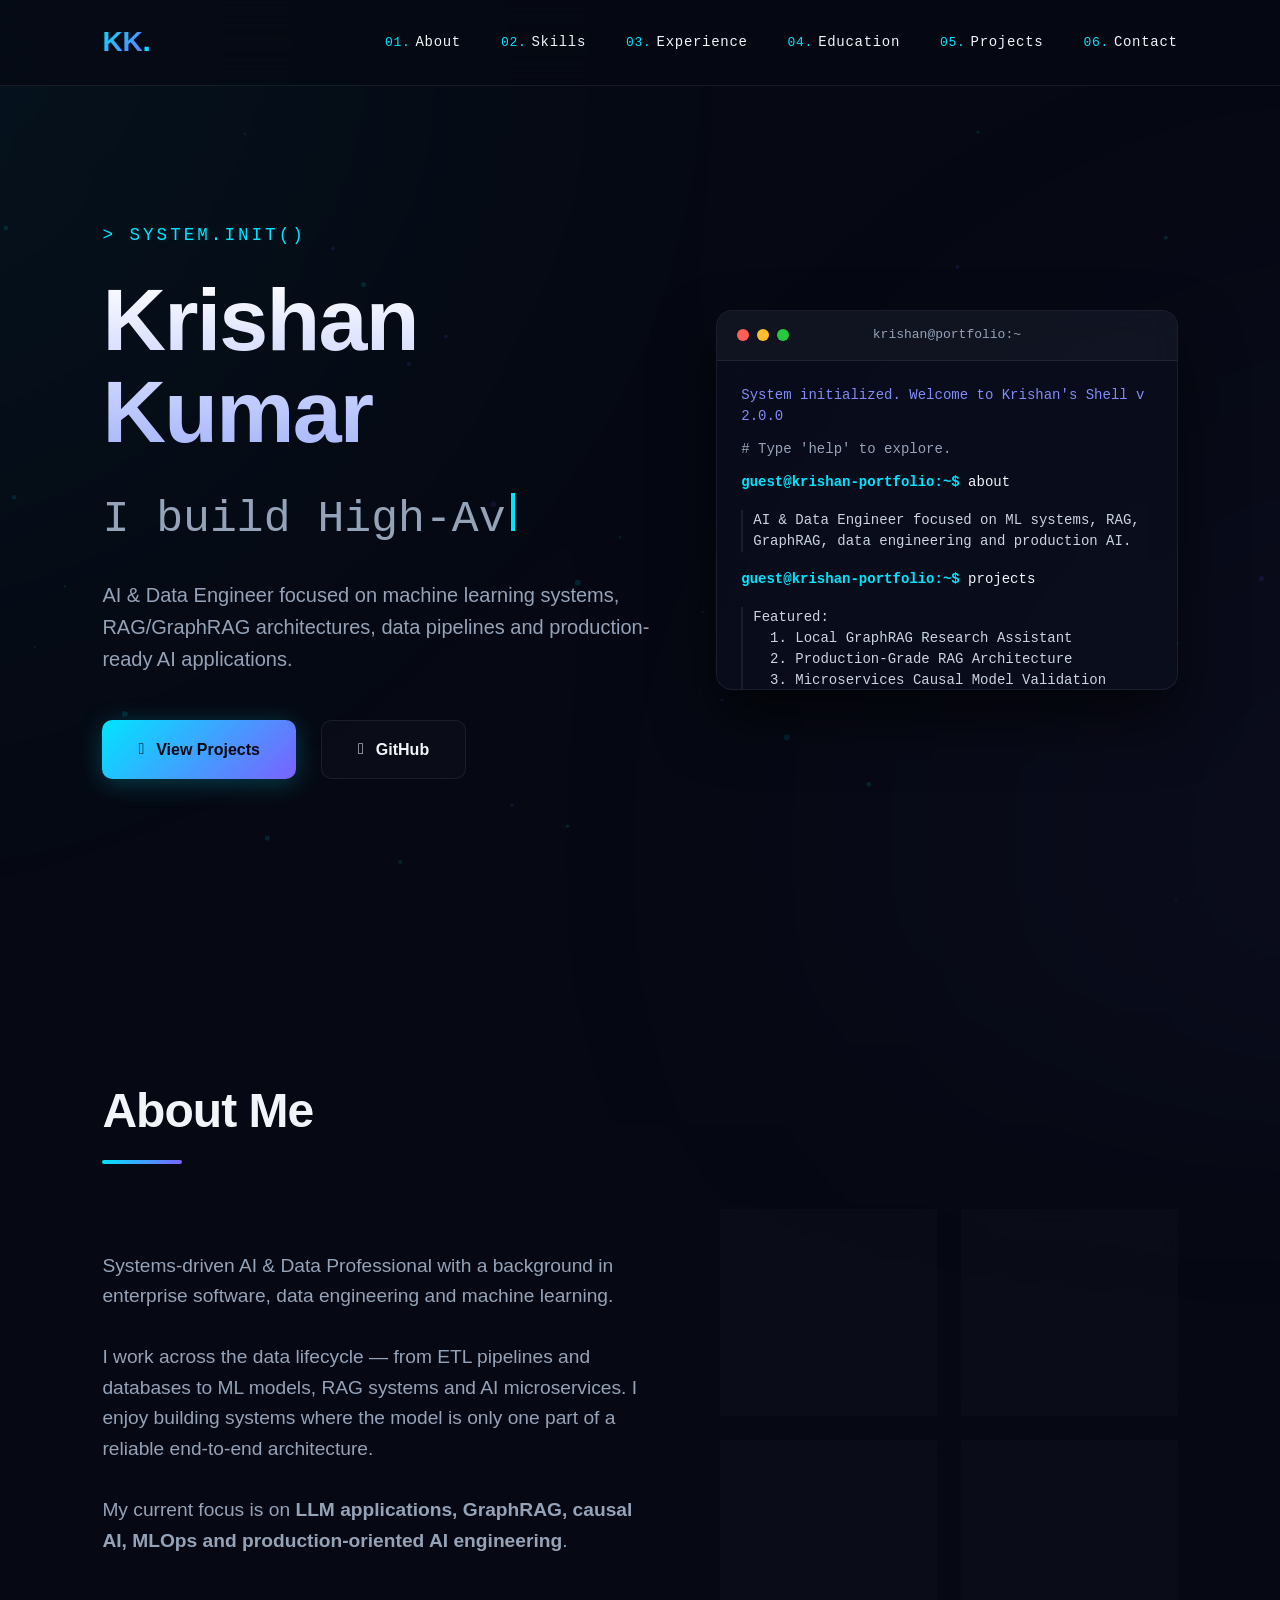
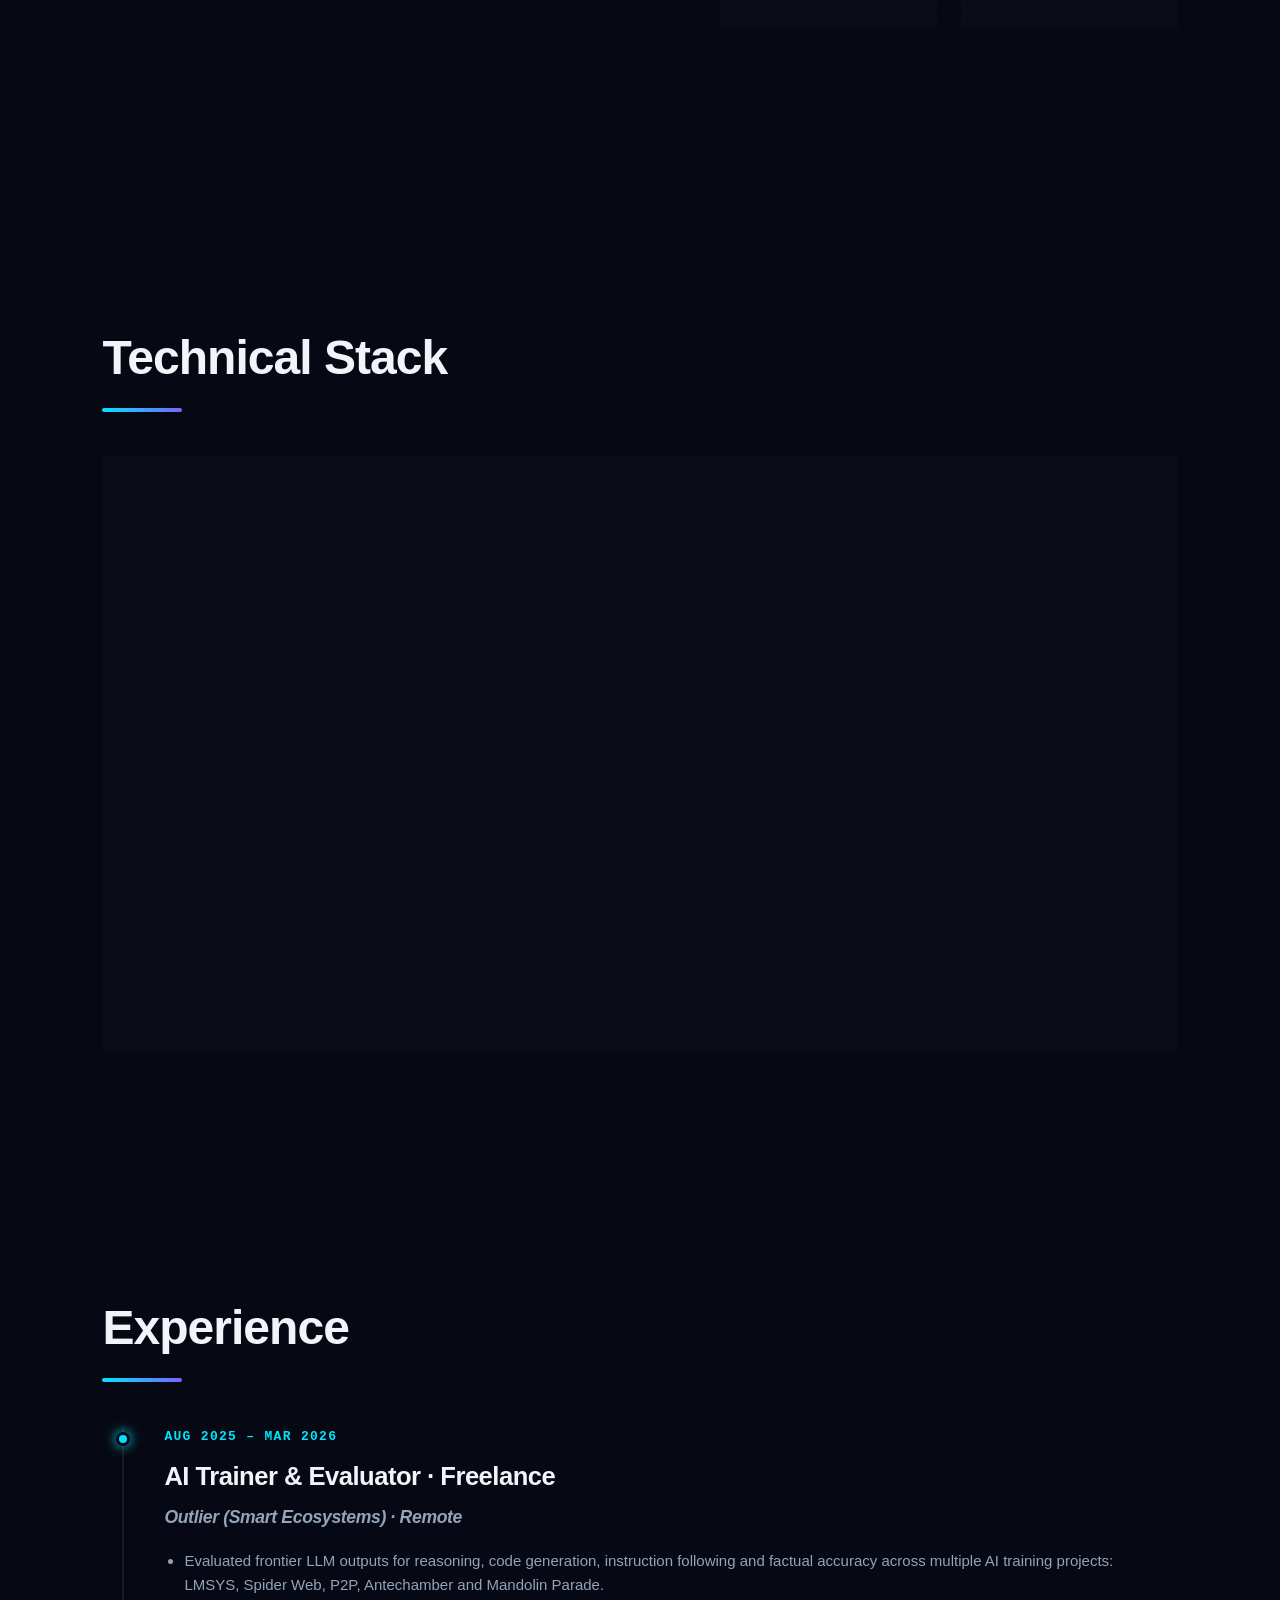
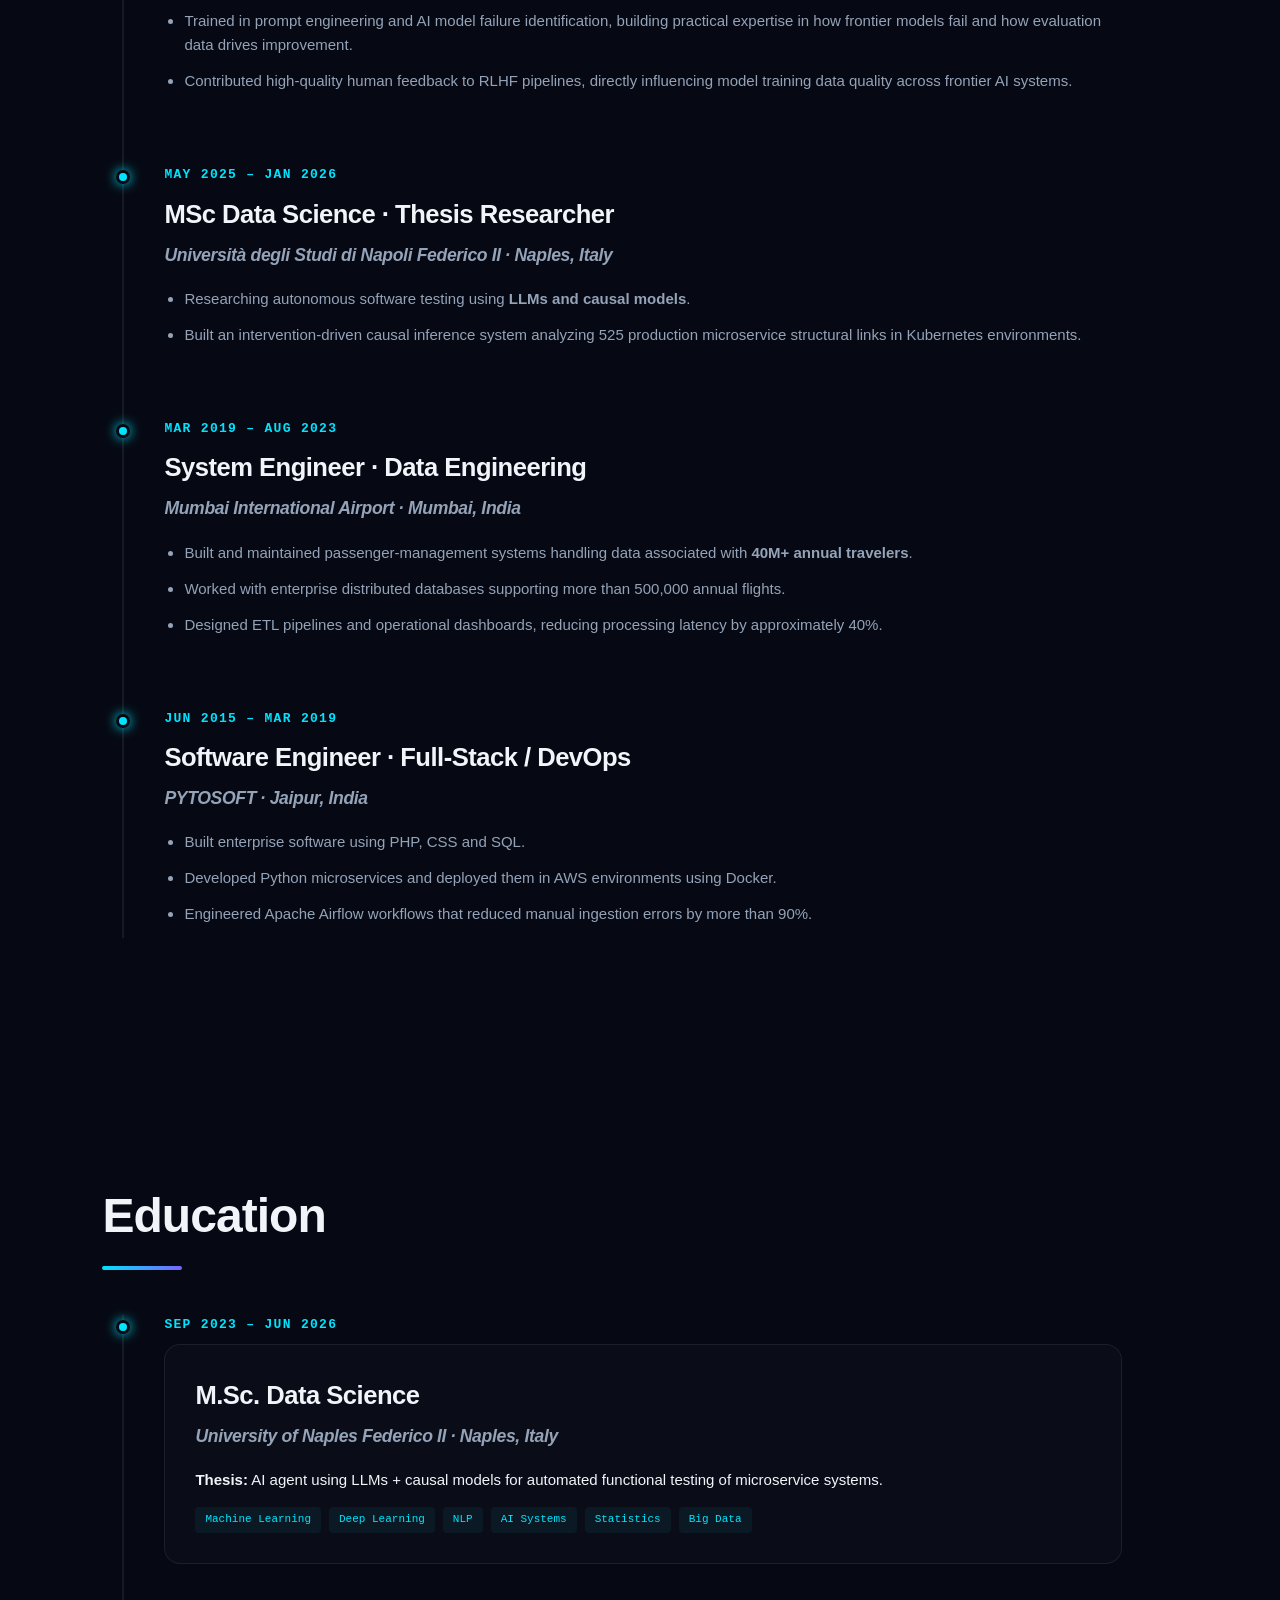
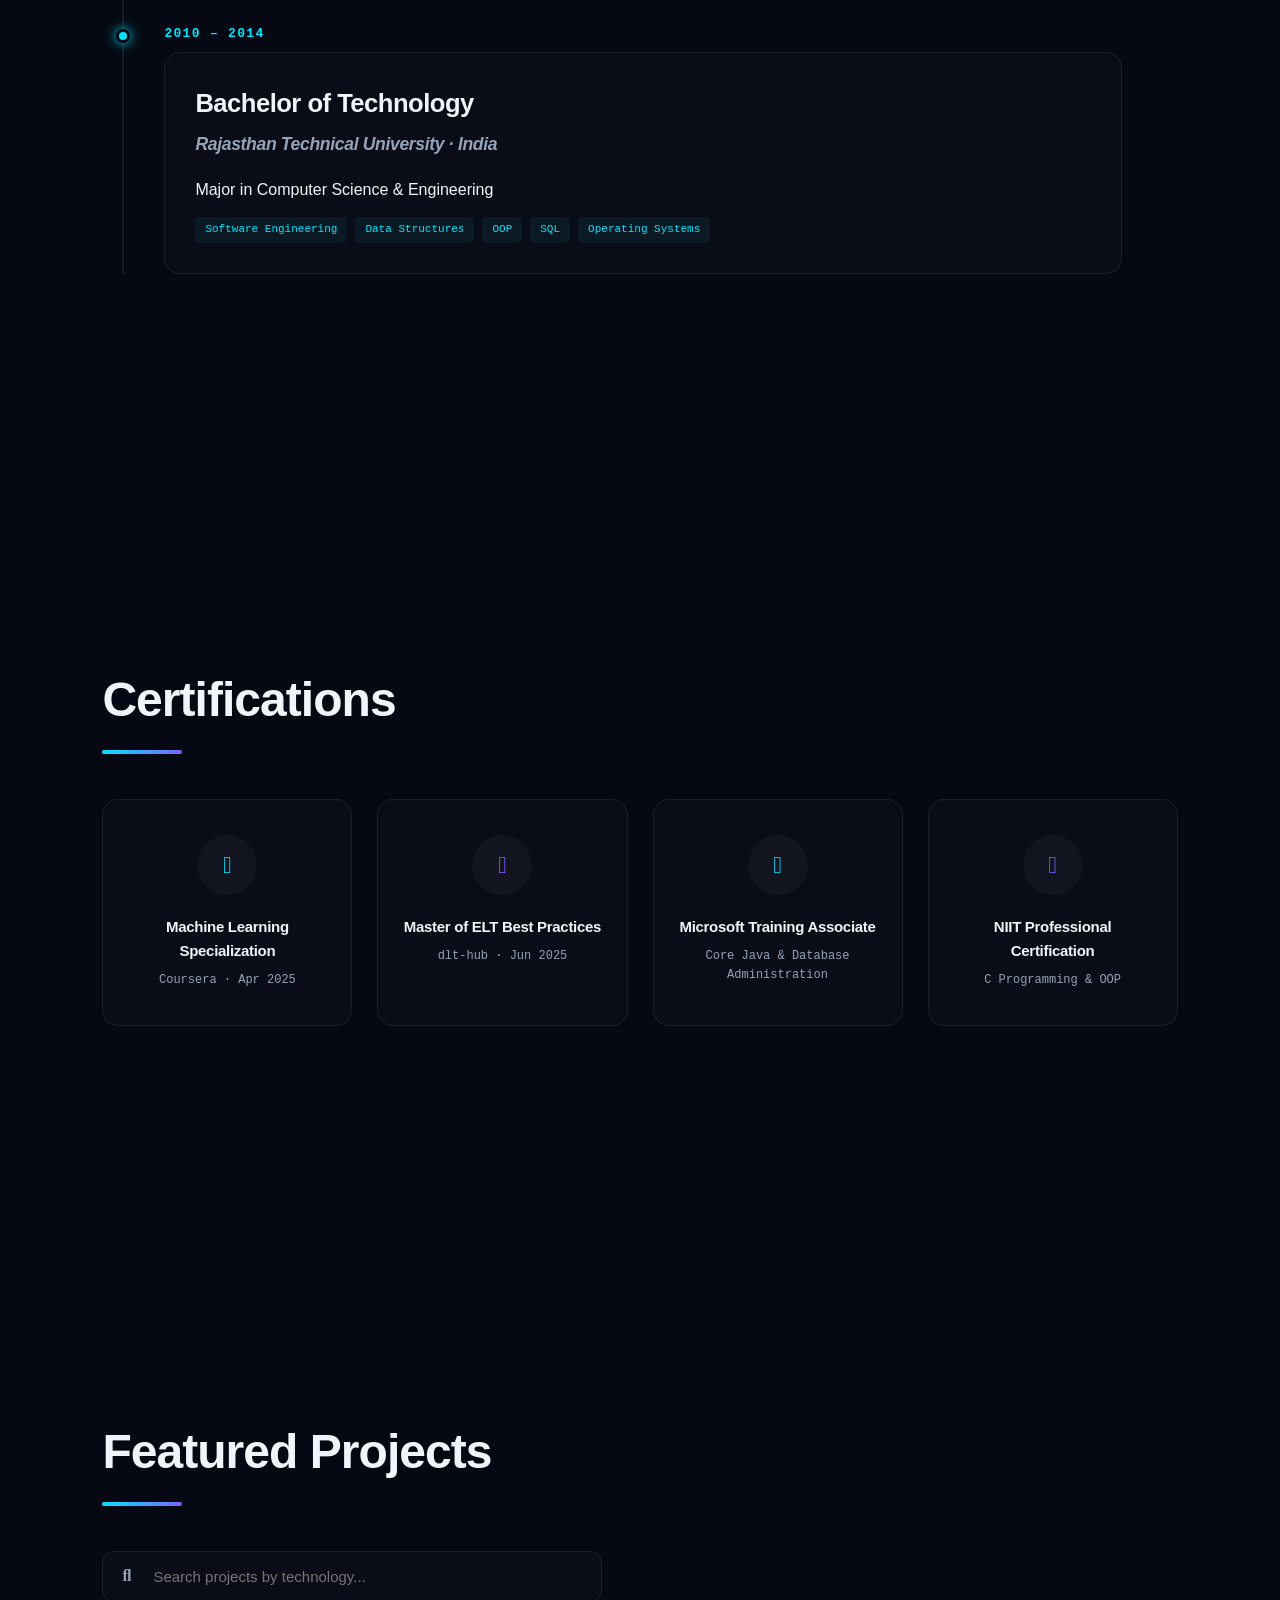
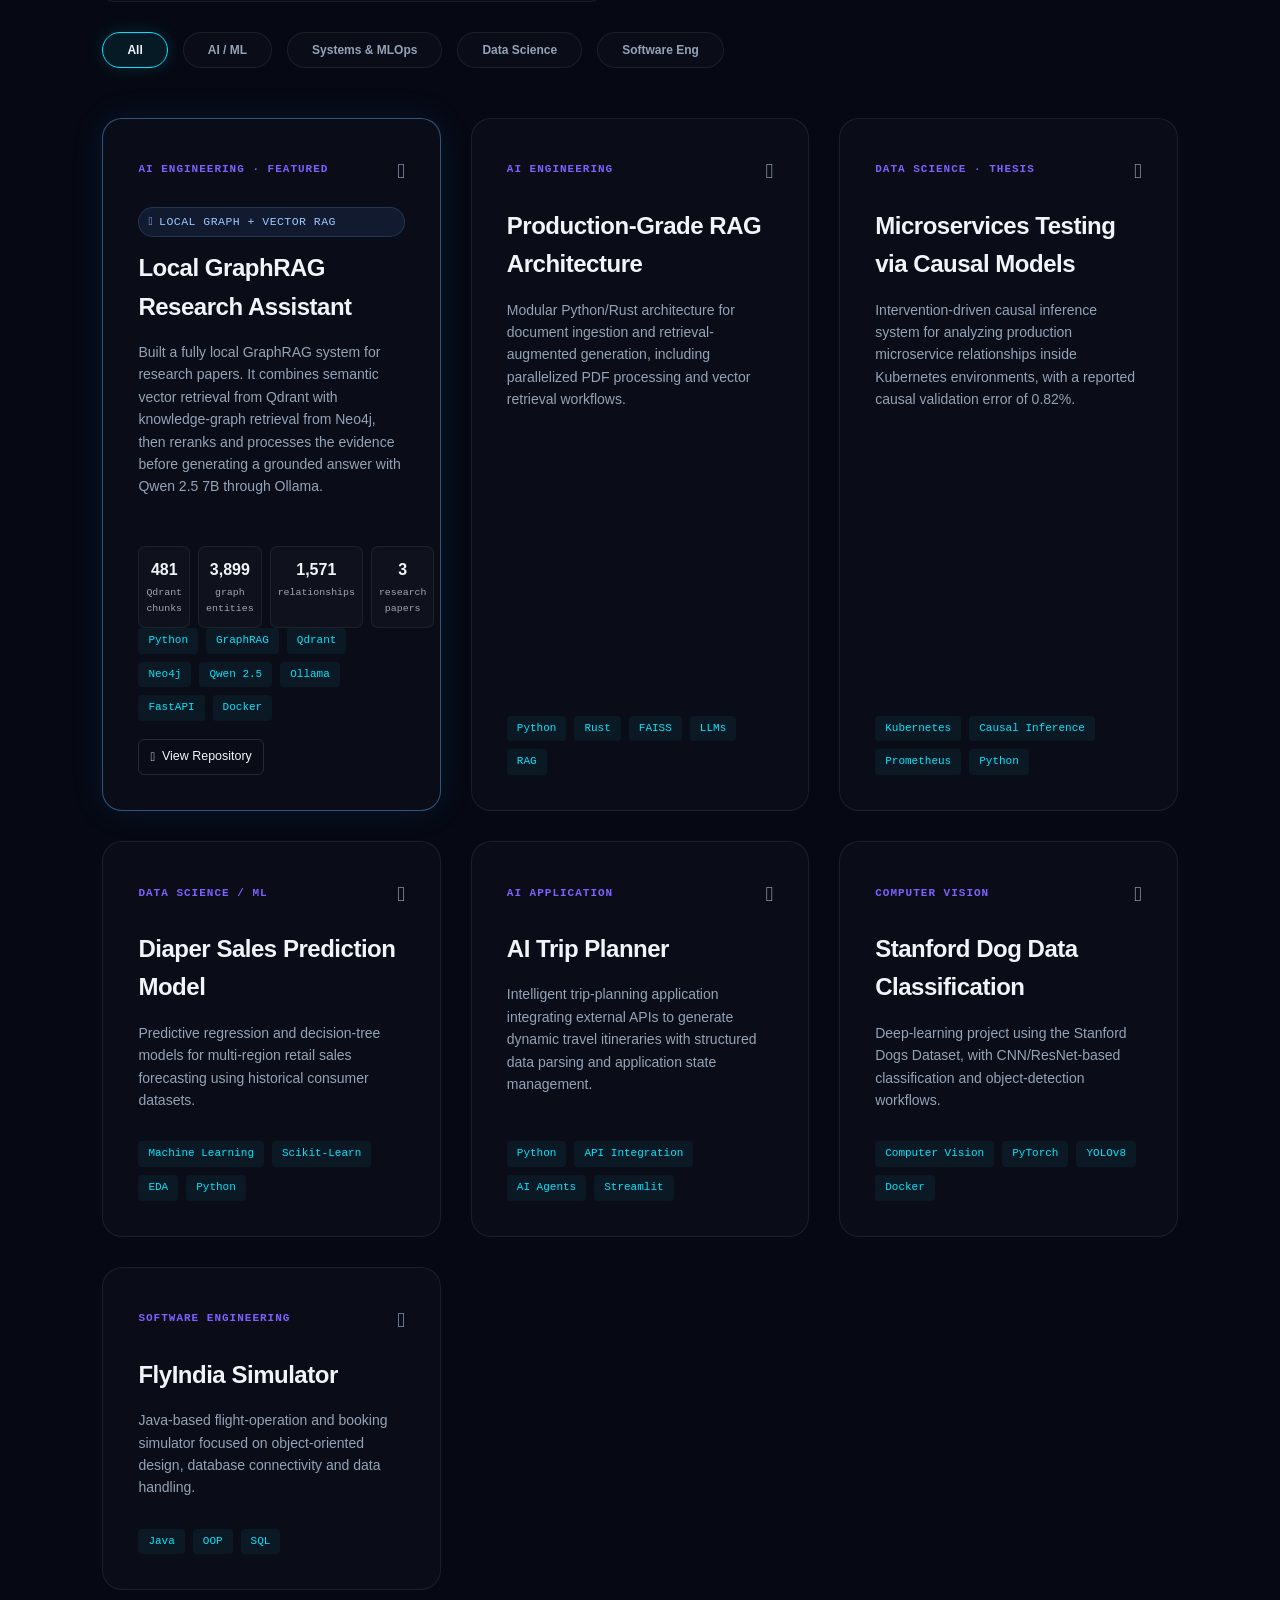
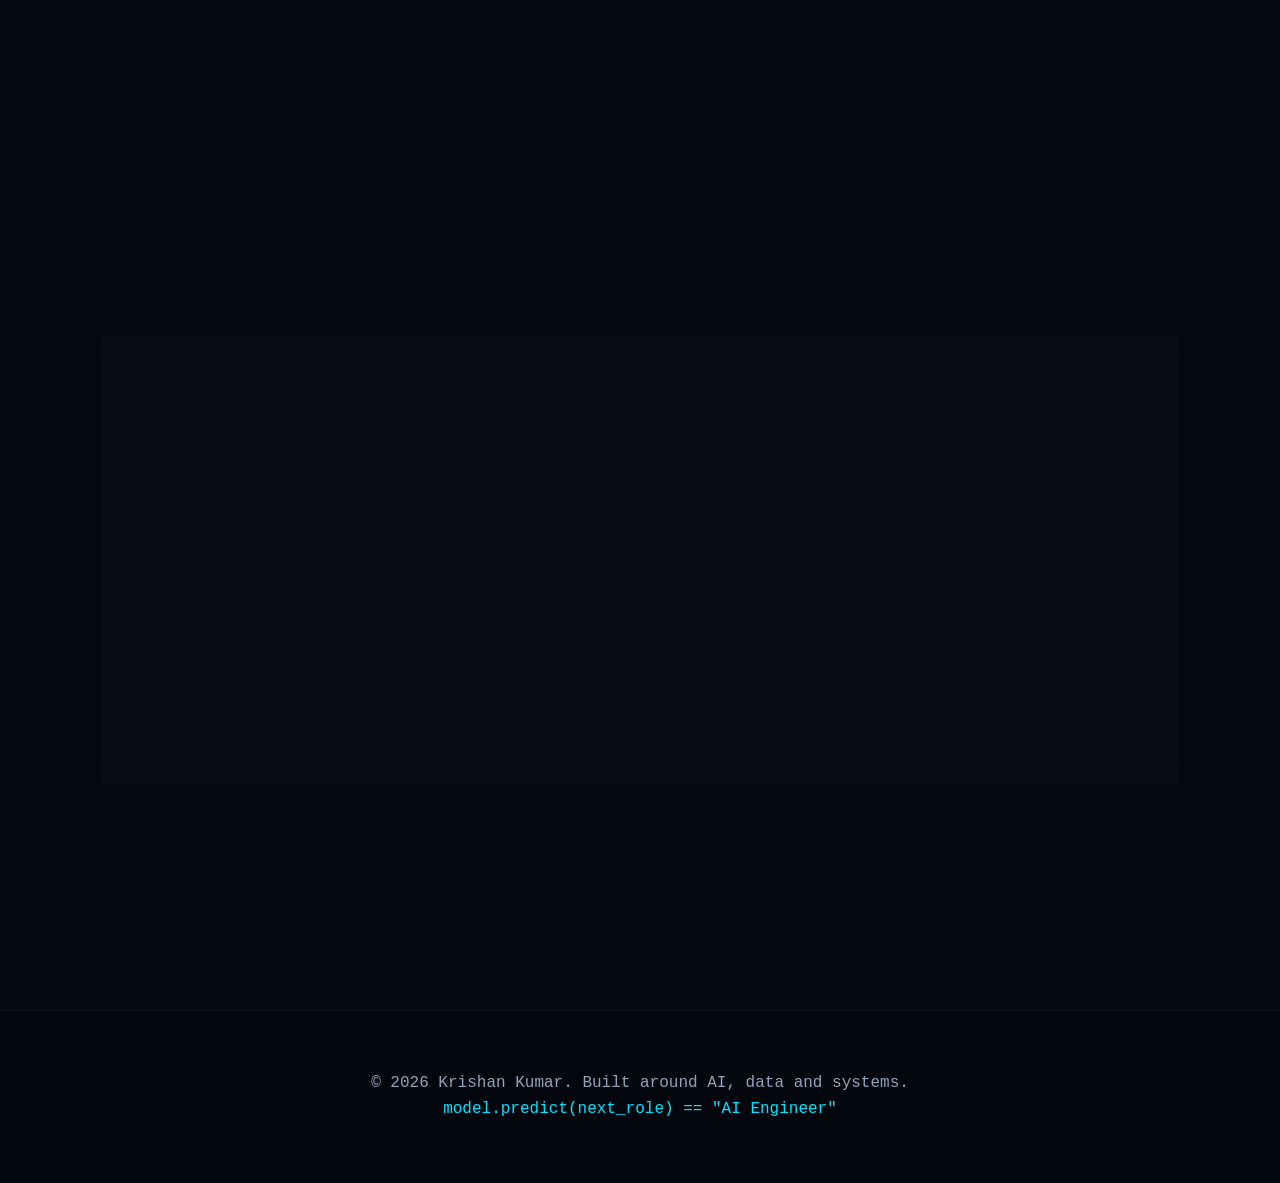
==== commit 3597361a: "updated portofolio" ====
--- a/index.html
+++ b/index.html
@@ -364,6 +364,35 @@
 
             <div class="timeline-container reveal">
                 <div class="timeline">
+
+                    <div class="timeline-item">
+                        <div class="timeline-dot"></div>
+                        <div class="timeline-date mono">AUG 2025 – MAR 2026</div>
+
+                        <div class="timeline-content">
+                            <h3 class="time-title">AI Trainer &amp; Evaluator · Freelance</h3>
+                            <h4 class="time-company">
+                                Outlier (Smart Ecosystems) · Remote
+                            </h4>
+
+                            <ul class="time-details">
+                                <li>
+                                    Evaluated frontier LLM outputs for reasoning, code generation,
+                                    instruction following and factual accuracy across multiple AI
+                                    training projects: LMSYS, Spider Web, P2P, Antechamber and Mandolin Parade.
+                                </li>
+                                <li>
+                                    Trained in prompt engineering and AI model failure identification,
+                                    building practical expertise in how frontier models fail and how
+                                    evaluation data drives improvement.
+                                </li>
+                                <li>
+                                    Contributed high-quality human feedback to RLHF pipelines,
+                                    directly influencing model training data quality across frontier AI systems.
+                                </li>
+                            </ul>
+                        </div>
+                    </div>
 
                     <div class="timeline-item">
                         <div class="timeline-dot"></div>
@@ -959,47 +988,6 @@
     </footer>
 
     <!-- Existing portfolio JavaScript -->
-    <script type="module" src="./assets/main.js.download"></script>
-
-    <!-- Project filtering fallback/extension -->
-    <script>
-        document.addEventListener("DOMContentLoaded", () => {
-            const cards = [...document.querySelectorAll(".project-card")];
-            const buttons = [...document.querySelectorAll(".filter-btn")];
-            const search = document.getElementById("project-search");
-
-            function applyFilters() {
-                const activeButton = document.querySelector(".filter-btn.active");
-                const filter = activeButton ? activeButton.dataset.filter : "all";
-                const query = (search?.value || "").trim().toLowerCase();
-
-                cards.forEach(card => {
-                    const categories = (card.dataset.category || "").split(/\s+/);
-                    const tech = (card.dataset.tech || "").toLowerCase();
-                    const title = (card.querySelector(".project-title")?.textContent || "").toLowerCase();
-                    const desc = (card.querySelector(".project-desc")?.textContent || "").toLowerCase();
-
-                    const categoryMatch = filter === "all" || categories.includes(filter);
-                    const searchMatch =
-                        !query ||
-                        tech.includes(query) ||
-                        title.includes(query) ||
-                        desc.includes(query);
-
-                    card.style.display = categoryMatch && searchMatch ? "flex" : "none";
-                });
-            }
-
-            buttons.forEach(button => {
-                button.addEventListener("click", () => {
-                    buttons.forEach(btn => btn.classList.remove("active"));
-                    button.classList.add("active");
-                    applyFilters();
-                });
-            });
-
-            search?.addEventListener("input", applyFilters);
-        });
-    </script>
+    <script src="./assets/main.js"></script>
 </body>
 </html>
